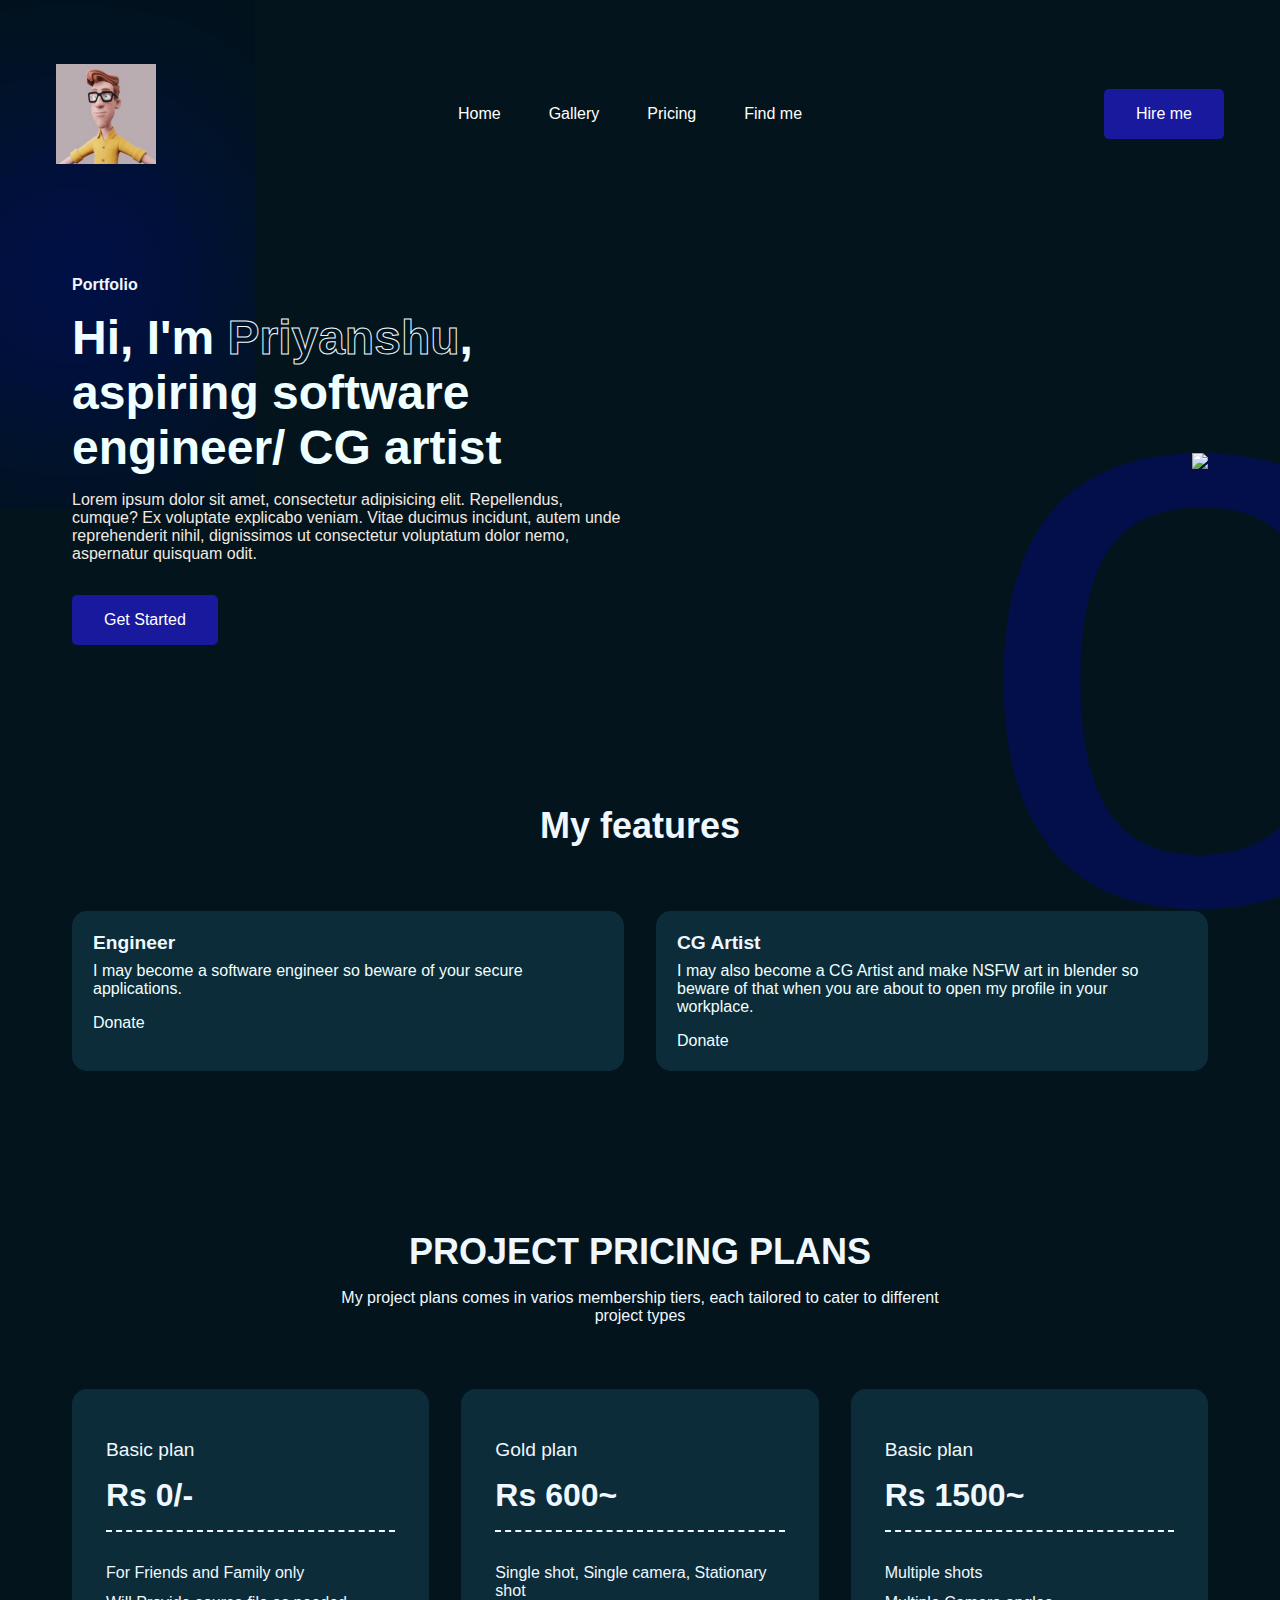
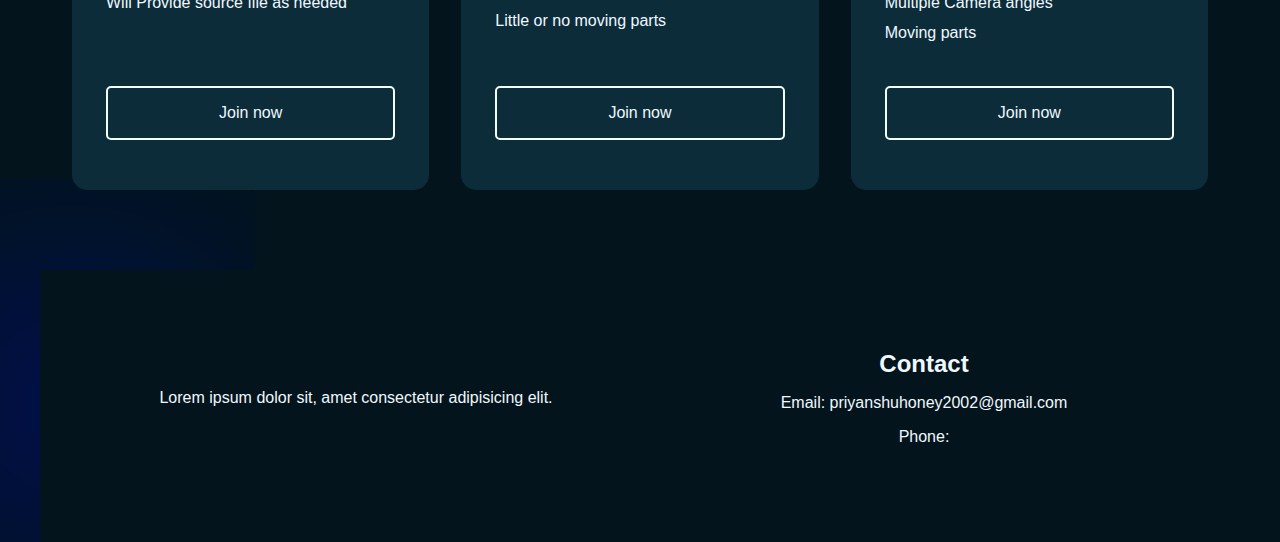
==== index.html @ 637f32ea "First commit i think is right" ====
<!DOCTYPE html>
<html lang="en">
<head>
    <meta charset="UTF-8">
    <meta name="viewport" content="width=device-width, initial-scale=1.0">
    <title>Portfolio Blender</title>
    <link rel="stylesheet" href="style.css">
</head>
<body>
    <!-- <h1></h1> -->
    <div class="container-hex">
        <header id="hex-grid">
            <div class="light"></div>
            <div class="grid"></div>
        </header>
    </div>
    <!-- <header id="hex-grid">
        <div class="light"></div>
        <div class="grid"></div>
    </header> -->
    <nav>
        <div class="nav-logo">
            <a href="#">
                <img src="/images/unnamed.jpg">
            </a>
        </div>
    
    <ul class="nav-links">
        <li class="link"><a href="#">Home</a></li>
        <li class="link"><a href="gallery.html">Gallery</a></li>
        <li class="link"><a href="#">Pricing</a></li>
        <li class="link"><a href="#">Find me</a></li>
    </ul>
    <button class="btn">Hire me</button>
    </nav>
    
    <header class="container">
        <div class="content">
            <span class="blur"></span>
            <span class="blur"></span>
            <h4>Portfolio</h4>
            <h1>Hi, I'm <span>Priyanshu</span>, aspiring software engineer/ CG artist</h1>
            <p>
                Lorem ipsum dolor sit amet, consectetur adipisicing elit. Repellendus, cumque? Ex voluptate explicabo veniam. Vitae ducimus incidunt, autem unde reprehenderit nihil, dignissimos ut consectetur voluptatum dolor nemo, aspernatur quisquam odit.
            </p>
            <button class="btn">Get Started</button>
        </div>
        <div class="image">
            <img src="images/Portrait.JPG">
        </div>
    </header>
    
    <section class="container">
        <h2 class="header">My features</h2>
        <div class="features">
            <div class="card">
                <h4>Engineer</h4>
                <p>
                    I may become a software engineer so beware of your secure applications.
                </p>
                <a href="#">Donate</a>
            </div>
            <div class="card">
                <h4>CG Artist</h4>
                <p>
                    I may also become a CG Artist and make NSFW art in blender so beware of that when you are about to open my profile in your workplace.
                </p>
                <a href="#">Donate</a>
            </div>
        </div>
    </section>
    
    <section class="container">
        <h2 class="header">PROJECT PRICING PLANS</h2>
        <p class="sub-header">My project plans comes in varios membership tiers, each tailored to cater to different project types</p>
        <div class="pricing">
            <div class="card">
                <div class="content">
                    <h4>Basic plan</h4>
                    <h3>Rs 0/-</h3>
                    <p>
                        <!-- <i class="ri-checkbox-circle-line"></i> -->
                        For Friends and Family only
                    </p>
                    <p>
                        <!-- <i class="ri-checkbox-circle-line"></i> -->
                        Will Provide source file as needed
                    </p>
                </div>
                <button class="btn">Join now</button>
            </div>
            <div class="card">
                <div class="content">
                    <h4>Gold plan</h4>
                    <h3>Rs 600~</h3>
                    <p>
                        <!-- <i class="ri-checkbox-circle-line"></i> -->
                        Single shot, Single camera, Stationary shot
                    </p>
                    <p>
                        <!-- <i class="ri-checkbox-circle-line"></i> -->
                        Little or no moving parts
                    </p>
                </div>
                <button class="btn">Join now</button>
            </div>
            <div class="card">
                <div class="content">
                    <h4>Basic plan</h4>
                    <h3>Rs 1500~</h3>
                    <p>
                        <!-- <i class="ri-checkbox-circle-line"></i> -->
                        <p>Multiple shots</p>
                        <p>Multiple Camera angles</p> 
                        <p>Moving parts</p>
                    </p>
                    <p>
                        <!-- <i class="ri-checkbox-circle-line"></i> -->
                        <!-- At home workouts -->
                    </p>
                </div>
                <button class="btn">Join now</button>
            </div>
        </div>
    </section>

    <footer class="container">
        <span class="blur"></span>
        <span class="blur"></span>
        <div class="column">
            <p>Lorem ipsum dolor sit, amet consectetur adipisicing elit.</p>
            <div class="socials">
                <a href="#"><i class="ri-youtube-fill"></i></a>
                <a href="#"><i class="ri-instagram-fill"></i></a>
                <a href="#"><i class="ri-linkedin-fill"></i></a>
            </div>
        </div>
        <div class="column">
            <h4>Contact</h4>
            <p>Email: priyanshuhoney2002@gmail.com</p>
            <p>Phone: </p>
        </div>
    </footer>
    

    <script src="script.js"></script>
    
</body>
</html>
---- style.css ----
*{
    padding: 0;
    margin: 0;
    outline: none;
    border: none;
    box-sizing: border-box;
}

/* .container-hex{
    background: #0c2c3a;
    display: flex;
    justify-content: center;
    align-items: center;
    min-height: 100vh;
    max-width: fit-content;
    position: relative;
}

#hex-grid{
    height: 100vh;
    background: black ;
}

#hex-grid .grid{
    position: absolute;
    top: 0;
    left: 0;
    background: url(images/grid.svg) repeat;
    width: 100%;
    height: 100%;
    z-index: 0;
    background-size: 500px;
}

#hex-grid .light{
    position: absolute;
    top: 50%;
    left: 50%;
    transform: translate(-50%,-50%);
} */

img{
    width: 100%;
    display: flex;
}

a{
    text-decoration: none;
}

body{
    font-family:'Franklin Gothic Medium', 'Arial Narrow', Arial, sans-serif;
    background-color: #03141c;
}

nav{
    max-width: 1200px;
    margin: auto;
    padding: 2rem 1rem;
    display: flex;
    align-items: center;
    justify-content: space-between;
    gap: 2rem;
}

.nav-logo{
    max-width: 100px;
}

.nav-links{
    list-style: none;
    display: flex;
    align-items: center;
    gap: 3rem;
}

.link a{
    position: relative;
    padding-bottom: 0.75rem;
    color: rgb(255, 255, 255);
}

.link a::after{
    content: "";
    position: absolute;
    height: 2px;
    width: 0;
    bottom: 0;
    left: 0;
    background-color: blue;
    transition: all 0.3s ease;
}

.link a:hover::after{
    width: 70%;
}

.btn{
    padding: 1rem 2rem;
    font-size: 1rem;
    color: white;
    background-color: rgb(25, 25, 158);
    border-radius: 5px;
    cursor: pointer;
    transition:all 0.3s ease
}

.btn:hover{
    background-color: blue;
}

.container{
    max-width: 1200px;
    margin: auto;
    padding: 5rem 2rem;
}

.blur{
    position: absolute;
    box-shadow: 0 0 1000px 50px blue;
    z-index: -100;
}

header{
    position: relative;
    padding-top: 2rem;
    display: grid;
    grid-template-columns: repeat(2,1fr);
    align-items: center;
    gap: 2rem;
    justify-items: right;
}

header .content h4{
    margin-bottom:1rem;
    color: aliceblue;
    font-size: 1rem;    
    font-weight: 600;
}

header .content h1{
    color: azure;
    margin-bottom: 1rem;
    font-size: 3rem;
    font-weight: 700;
    line-height: 4 rem;
}

header .content h1 span{
    -webkit-text-fill-color: transparent;
    -webkit-text-stroke: 1px aliceblue;
}

header .content p{
    margin-bottom: 2rem;
    color: rgb(241, 234, 226);
}

header .image{
    position: relative;
    max-width: 300px;
}

header .image::before{
    content: "o";
    position: absolute;
    top: 0;
    left: 50%;
    transform: translateX(-50%);
    font-size: 52rem;
    font-weight: 400;
    line-height: 20rem;
    color: blue;
    opacity: .2;
    z-index: -100;
}


/* header .image img{
    max-width: 300px;
    margin: auto;
} */

section .header{
    margin-bottom: 1rem;
    color: aliceblue;
    text-align: center;
    font-size: 2.25rem;
    font-weight: 600;
}

.features{
    margin-top: 4rem;
    display: grid;
    grid-template-columns: repeat(2,1fr);
    gap:2rem;
}

.features .card{
    background-color: #0c2c3a;
    padding: 1rem;
    border: 5px solid transparent;
    border-radius: 15px;
    transition: all 0.3s ease;
}

.features .card:hover{
    background-color: rgb(41, 89, 131);
    border-color: #78a3b8;
}

/* .features .card span{
    display: inline-block;
    background-color: blue;
    padding: 2px 9px;
    margin-bottom: 1rem;
    font-size: 1.75px;
    color: aliceblue;
    border-radius: 5px;
} */

.features .card h4{
    margin-bottom: 0.5rem;
    color: aliceblue;
    font-size: 1.2rem;
    font-weight: 600;
}

.features .card p{
    color: azure;
    margin-bottom: 1rem;
}

.features .card a{
    color: azure;
    transition: all 0.3s ease;
}

.features .card a:hover{
    color: #78a3b8;
}

.sub-header{
    max-width: 600px;
    margin: auto;
    text-align: center;
    color: aliceblue;
}

.pricing{
    margin-top: 4rem;
    display: grid;
    grid-template-columns: repeat(3,1fr);
    gap: 2rem;
}

.pricing .card{
    padding: 3rem 2rem;
    background-color: #0c2c3a;
    display: flex;
    flex-direction: column;
    border: 2px solid transparent;
    border-radius: 15px;
    transition: all 0.3s ease;
}

.pricing .card:hover{
    background-color: #03141c;
    border-color: azure;
}

.pricing .card .content{
    flex: 1;
    margin-bottom: 2rem;
}

.pricing .card h4{
    margin-bottom: 1rem;
    color: aliceblue;
    font-size: 1.2rem;
    font-weight: 500;
}

.pricing .card h3{
    color: aliceblue;
    padding-bottom: 1rem;
    margin-bottom: 2rem;
    font-size: 2rem;
    font-weight: 600;
    border-bottom: 2px dashed aliceblue;
}

.pricing .card p{
    color: aliceblue;
    margin-bottom: 0.75rem;
}

.pricing .card p i{
    color: #78a3b8;
    font-size: 1.2rem;
    margin-right: 0.3rem;
}

.pricing .card button{
    color: aliceblue;
    background-color: transparent;
    border: 2px solid azure;
}

.pricing .card button:hover{
    background-color: blue;
    border-color: blue;
}

/* .container .column .logo{
    max-width: 1000px;
} */

footer {
    position: relative;
    background-color: #03141c;
    color: aliceblue;
    padding: 3rem 2rem;
    display: flex;
    justify-content: space-between;
    align-items: center;
}

footer .blur {
    position: absolute;
    box-shadow: 0 0 1000px 50px blue;
    z-index: -100;
}

footer .column {
    flex: 1;
    text-align: center; /* Center-align the content in each column */
}

footer h4 {
    margin-bottom: 1rem;
    font-size: 1.5rem;
    font-weight: 600;
}

footer p {
    margin-bottom: 1rem;
    font-size: 1rem;
}

footer .socials {
    display: flex;
    gap: 1rem;
}

footer .socials a {
    color: azure;
    font-size: 1.5rem;
    text-decoration: none;
}

footer .socials a:hover {
    color: #78a3b8;
}
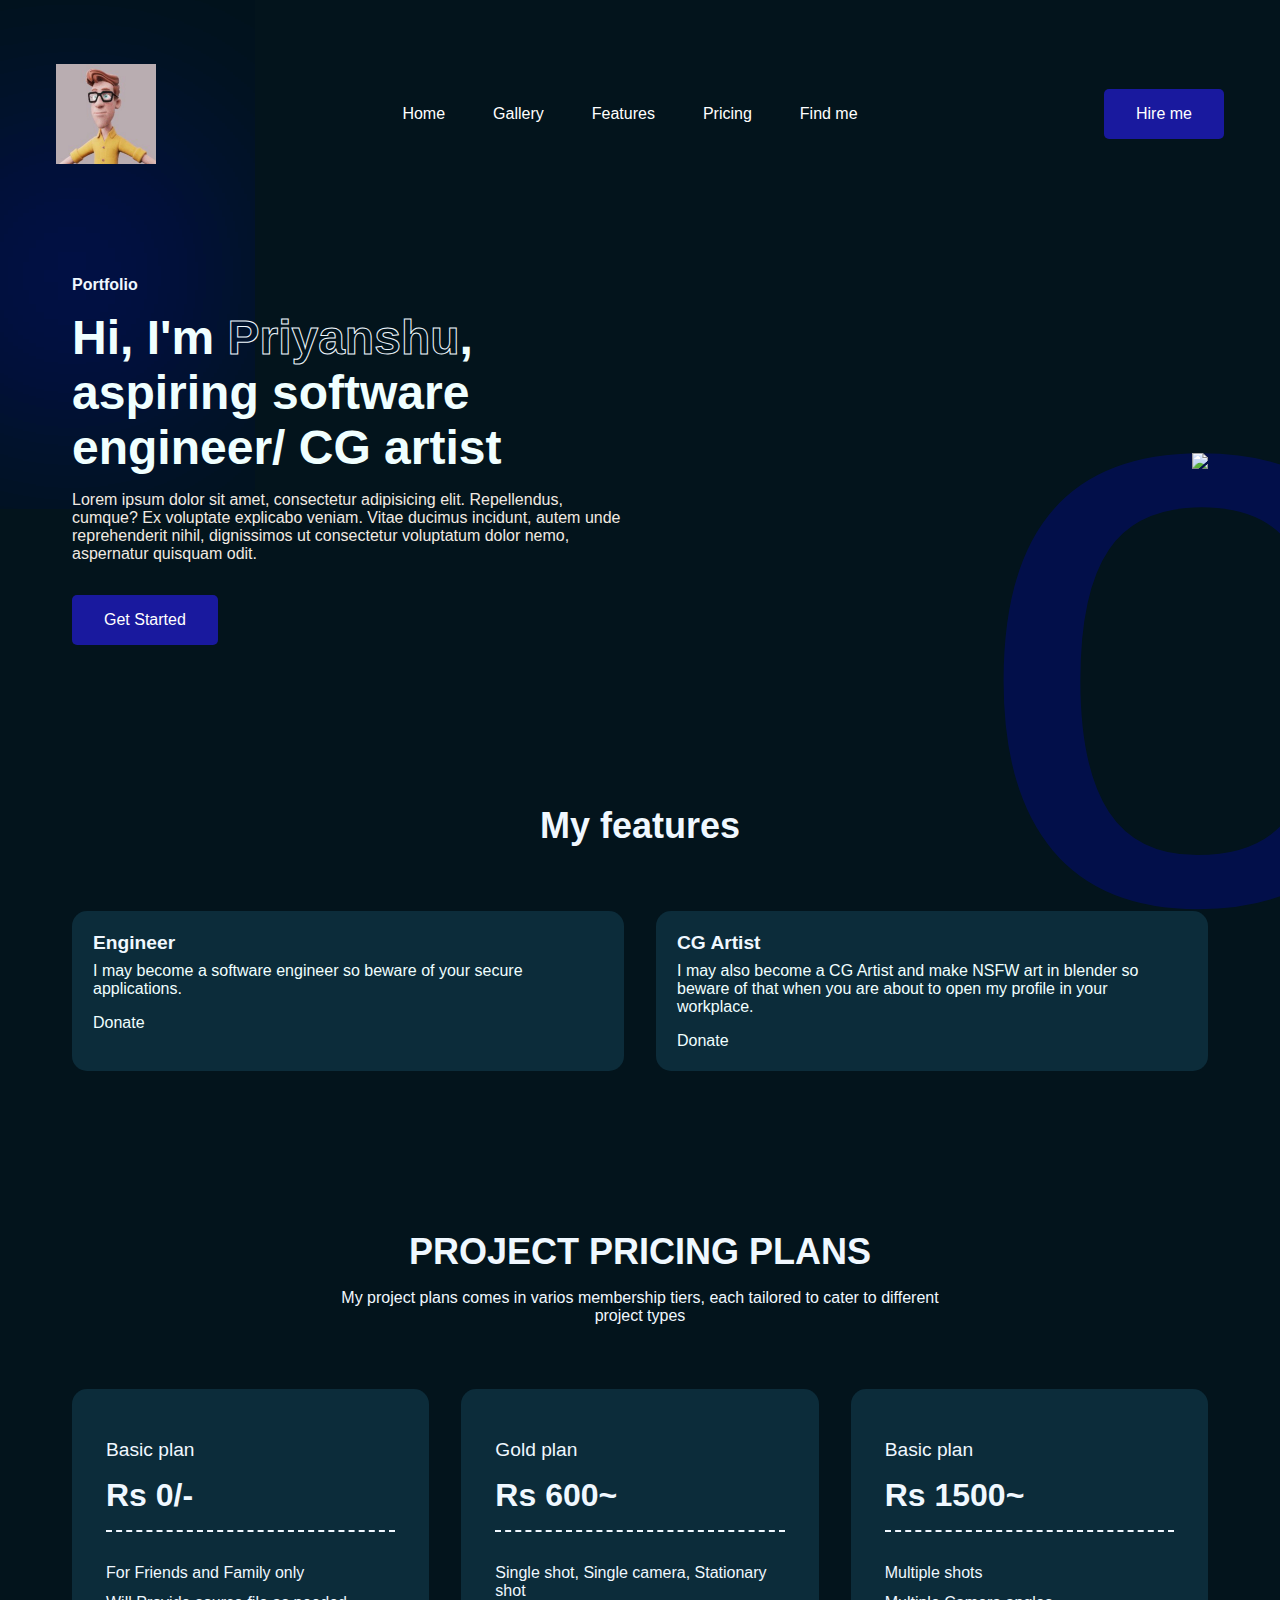
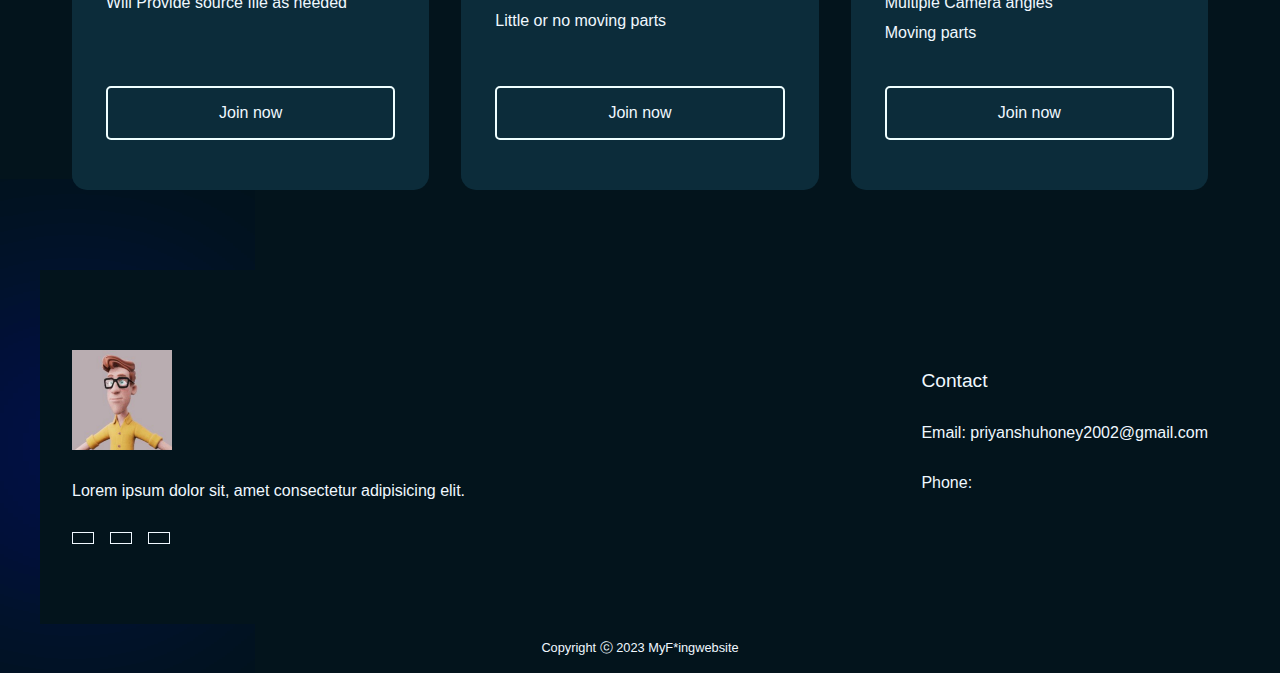
==== commit 3c1b571d: "Added Footer,scrolling elements" ====
--- a/index.html
+++ b/index.html
@@ -28,8 +28,9 @@
     <ul class="nav-links">
         <li class="link"><a href="#">Home</a></li>
         <li class="link"><a href="gallery.html">Gallery</a></li>
-        <li class="link"><a href="#">Pricing</a></li>
-        <li class="link"><a href="#">Find me</a></li>
+        <li id="link1" class="link"><a href="#">Features</a></li>
+        <li id="link2" class="link"><a href="#">Pricing</a></li>
+        <li id="link3" class="link"><a href="#">Find me</a></li>
     </ul>
     <button class="btn">Hire me</button>
     </nav>
@@ -124,10 +125,12 @@
         </div>
     </section>
 
+    <div class="footer">
     <footer class="container">
         <span class="blur"></span>
         <span class="blur"></span>
         <div class="column">
+            <div class="logo"><img src="images/unnamed.jpg" alt=""></div>
             <p>Lorem ipsum dolor sit, amet consectetur adipisicing elit.</p>
             <div class="socials">
                 <a href="#"><i class="ri-youtube-fill"></i></a>
@@ -141,8 +144,11 @@
             <p>Phone: </p>
         </div>
     </footer>
+    </div>
+    <div class="copyright">
+        Copyright ⓒ 2023 MyF*ingwebsite
+    </div>
     
-
     <script src="script.js"></script>
     
 </body>
--- a/style.css
+++ b/style.css
@@ -319,7 +319,7 @@
 footer {
     position: relative;
     background-color: #03141c;
-    color: aliceblue;
+    /* color: aliceblue; */
     padding: 3rem 2rem;
     display: flex;
     justify-content: space-between;
@@ -332,33 +332,105 @@
     z-index: -100;
 }
 
-footer .column {
+footer .column p{
     flex: 1;
-    text-align: center; /* Center-align the content in each column */
-}
-
-footer h4 {
-    margin-bottom: 1rem;
-    font-size: 1.5rem;
-    font-weight: 600;
-}
-
-footer p {
-    margin-bottom: 1rem;
-    font-size: 1rem;
-}
-
-footer .socials {
-    display: flex;
+    color: aliceblue;
+    margin-bottom: 2rem;
+    /* text-align: center; Center-align the content in each column */
+}
+
+footer .column .logo{
+    max-width: 100px;
+    margin-bottom: 2rem;
+}
+
+footer .column .socials{
+    display: flex;
+    align-items: center;
     gap: 1rem;
 }
 
-footer .socials a {
+footer .column .socials a {
     color: azure;
-    font-size: 1.5rem;
-    text-decoration: none;
-}
-
-footer .socials a:hover {
-    color: #78a3b8;
-}
+    border: 1px solid aliceblue;
+    padding: 5px 10px;
+    font-size: 1.25rem;
+    /* border-radius: 100%; */
+    transition: all 0.3s ease;
+    /* text-decoration: none; */
+}
+
+footer .column .socials a:hover{
+    display: flex;
+    color: aliceblue;
+    background-color: blue;
+    border-color: aliceblue;
+    gap: 1rem;
+}
+
+footer .column h4 {
+    color: aliceblue;
+    margin-bottom: 2rem;
+    font-size: 1.2rem;
+    font-weight: 500;
+}
+
+footer .column > a{
+    display: block;
+    color: aliceblue;
+    margin-bottom: 1rem;
+    transition: all 0.3s ease;
+}
+
+footer .column > a:hover{
+    color: blue;
+}
+
+.copyright{
+    max-width: 1200px;
+    margin: auto;
+    padding: 1rem;
+    color: aliceblue;
+    font-size: 0.8rem;
+    text-align: center;
+}
+
+@media (width < 800px){
+    /* .nav-links{
+        display: none;
+        grid-template-columns: repeat(2,1fr);
+    } */
+    header{
+        grid-template-columns: repeat(1,1fr);
+    }
+    header .image{
+        grid-area: 1/1/2/2;
+    }
+    .features{
+        grid-template-columns: repeat(2,1fr);
+    }
+    .pricing{
+        grid-template-columns: repeat(2,1fr);
+    }
+    footer{
+        grid-template-columns: 1fr 200px;
+    }
+}
+
+@media(width < 600px){
+    .nav-links{
+        display: none;
+    }
+    header .image::before{
+        display: none;
+    }
+    .features{
+        grid-template-columns: repeat(1,1fr);
+    }
+    .pricing{
+        grid-template-columns: repeat(1,1fr);
+    }
+    footer{
+        grid-template-columns: 1fr 150px;
+    }
+}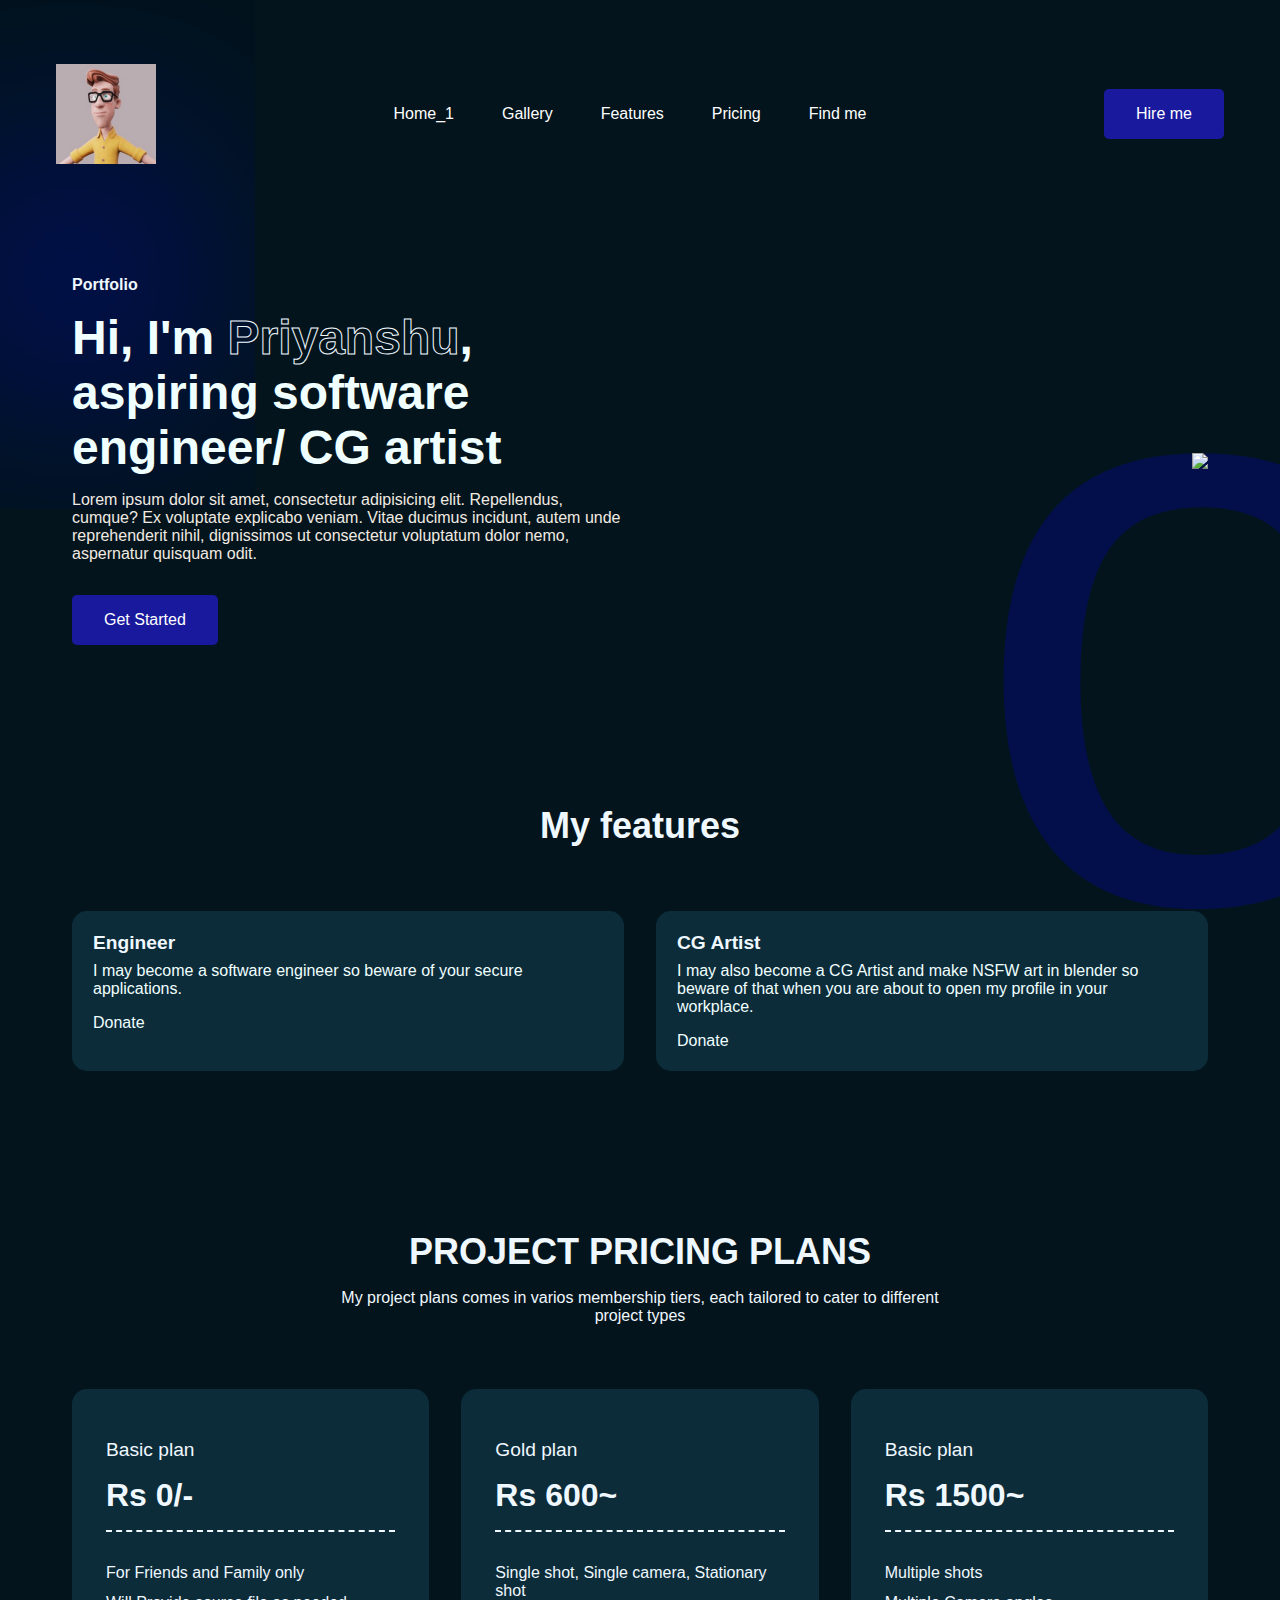
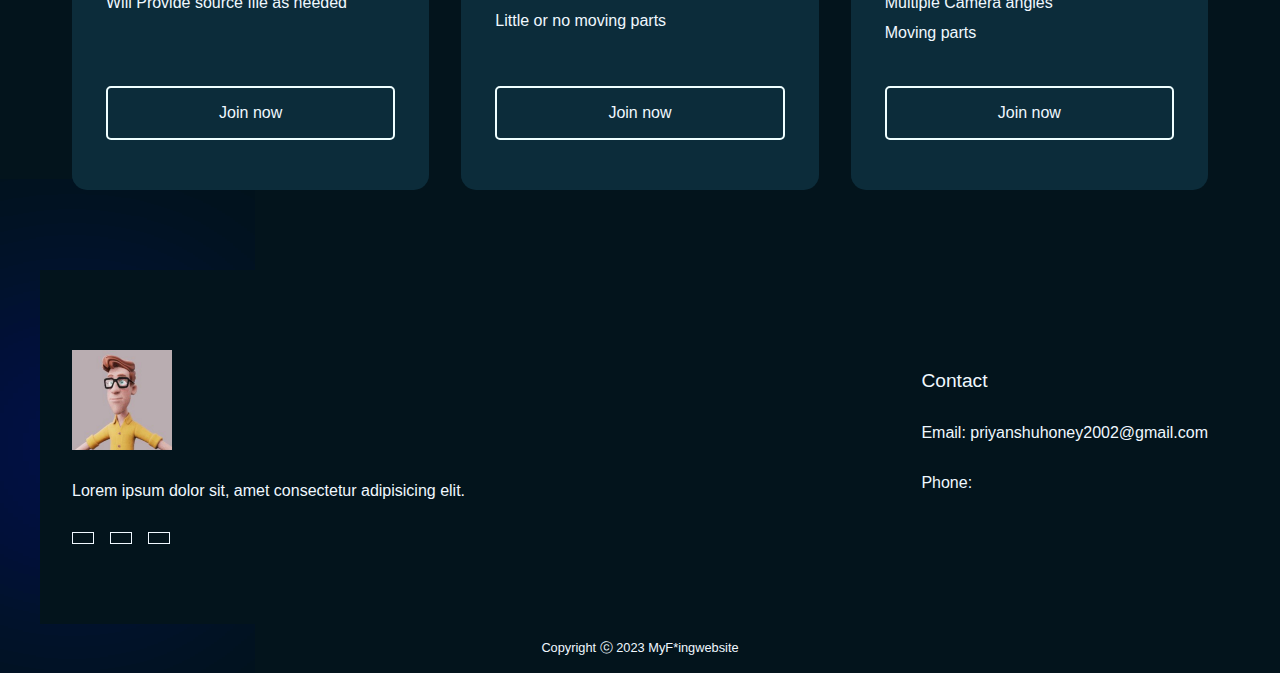
==== commit 900476c0: "Update index.html" ====
--- a/index.html
+++ b/index.html
@@ -21,12 +21,12 @@
     <nav>
         <div class="nav-logo">
             <a href="#">
-                <img src="/images/unnamed.jpg">
+                <img src="/images/logo_image.jpg">
             </a>
         </div>
     
     <ul class="nav-links">
-        <li class="link"><a href="#">Home</a></li>
+        <li class="link"><a href="#">Home_1</a></li>
         <li class="link"><a href="gallery.html">Gallery</a></li>
         <li id="link1" class="link"><a href="#">Features</a></li>
         <li id="link2" class="link"><a href="#">Pricing</a></li>
@@ -152,4 +152,4 @@
     <script src="script.js"></script>
     
 </body>
-</html>+</html>
--- a/style.css
+++ b/style.css
@@ -396,10 +396,10 @@
 }
 
 @media (width < 800px){
-    /* .nav-links{
-        display: none;
+    .nav-links{
+        /* display: none; */
         grid-template-columns: repeat(2,1fr);
-    } */
+    }
     header{
         grid-template-columns: repeat(1,1fr);
     }
@@ -419,7 +419,8 @@
 
 @media(width < 600px){
     .nav-links{
-        display: none;
+        /* display: none; */
+        grid-template-columns: repeat(1,1fr);
     }
     header .image::before{
         display: none;
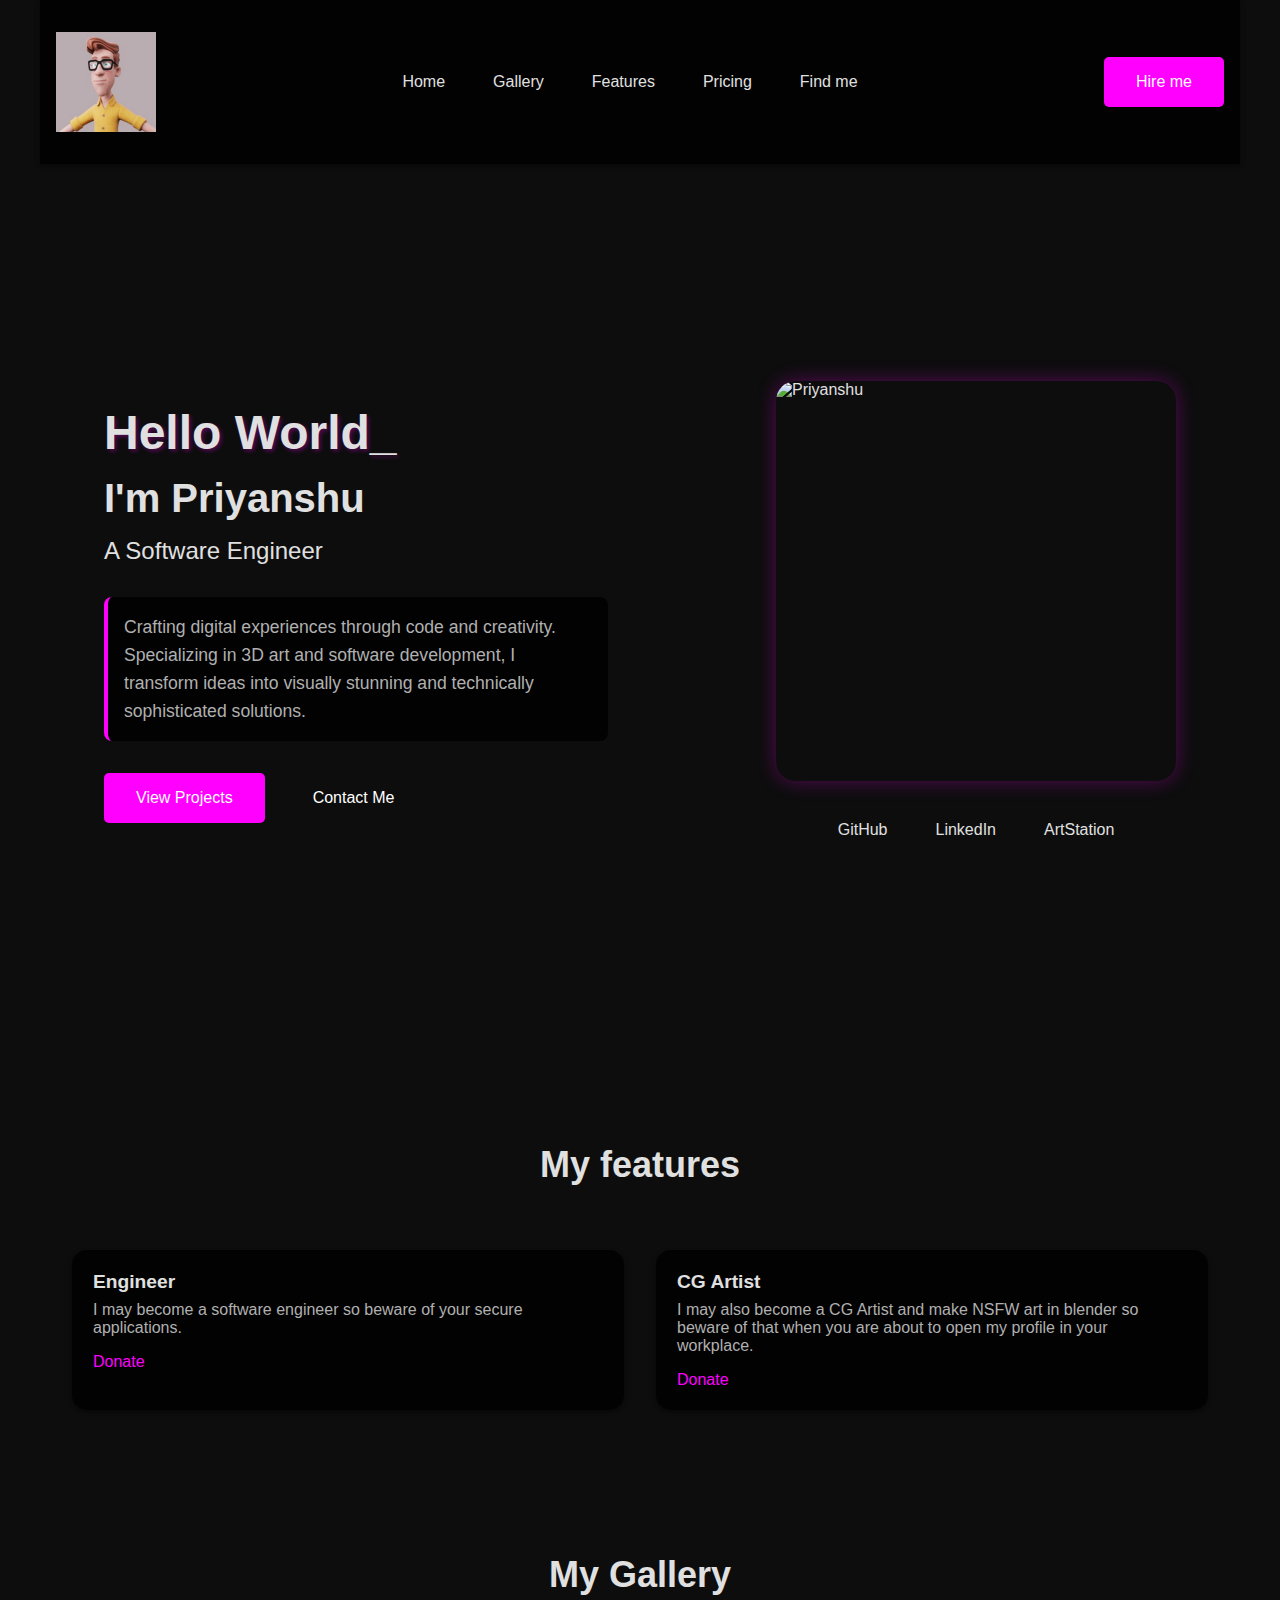
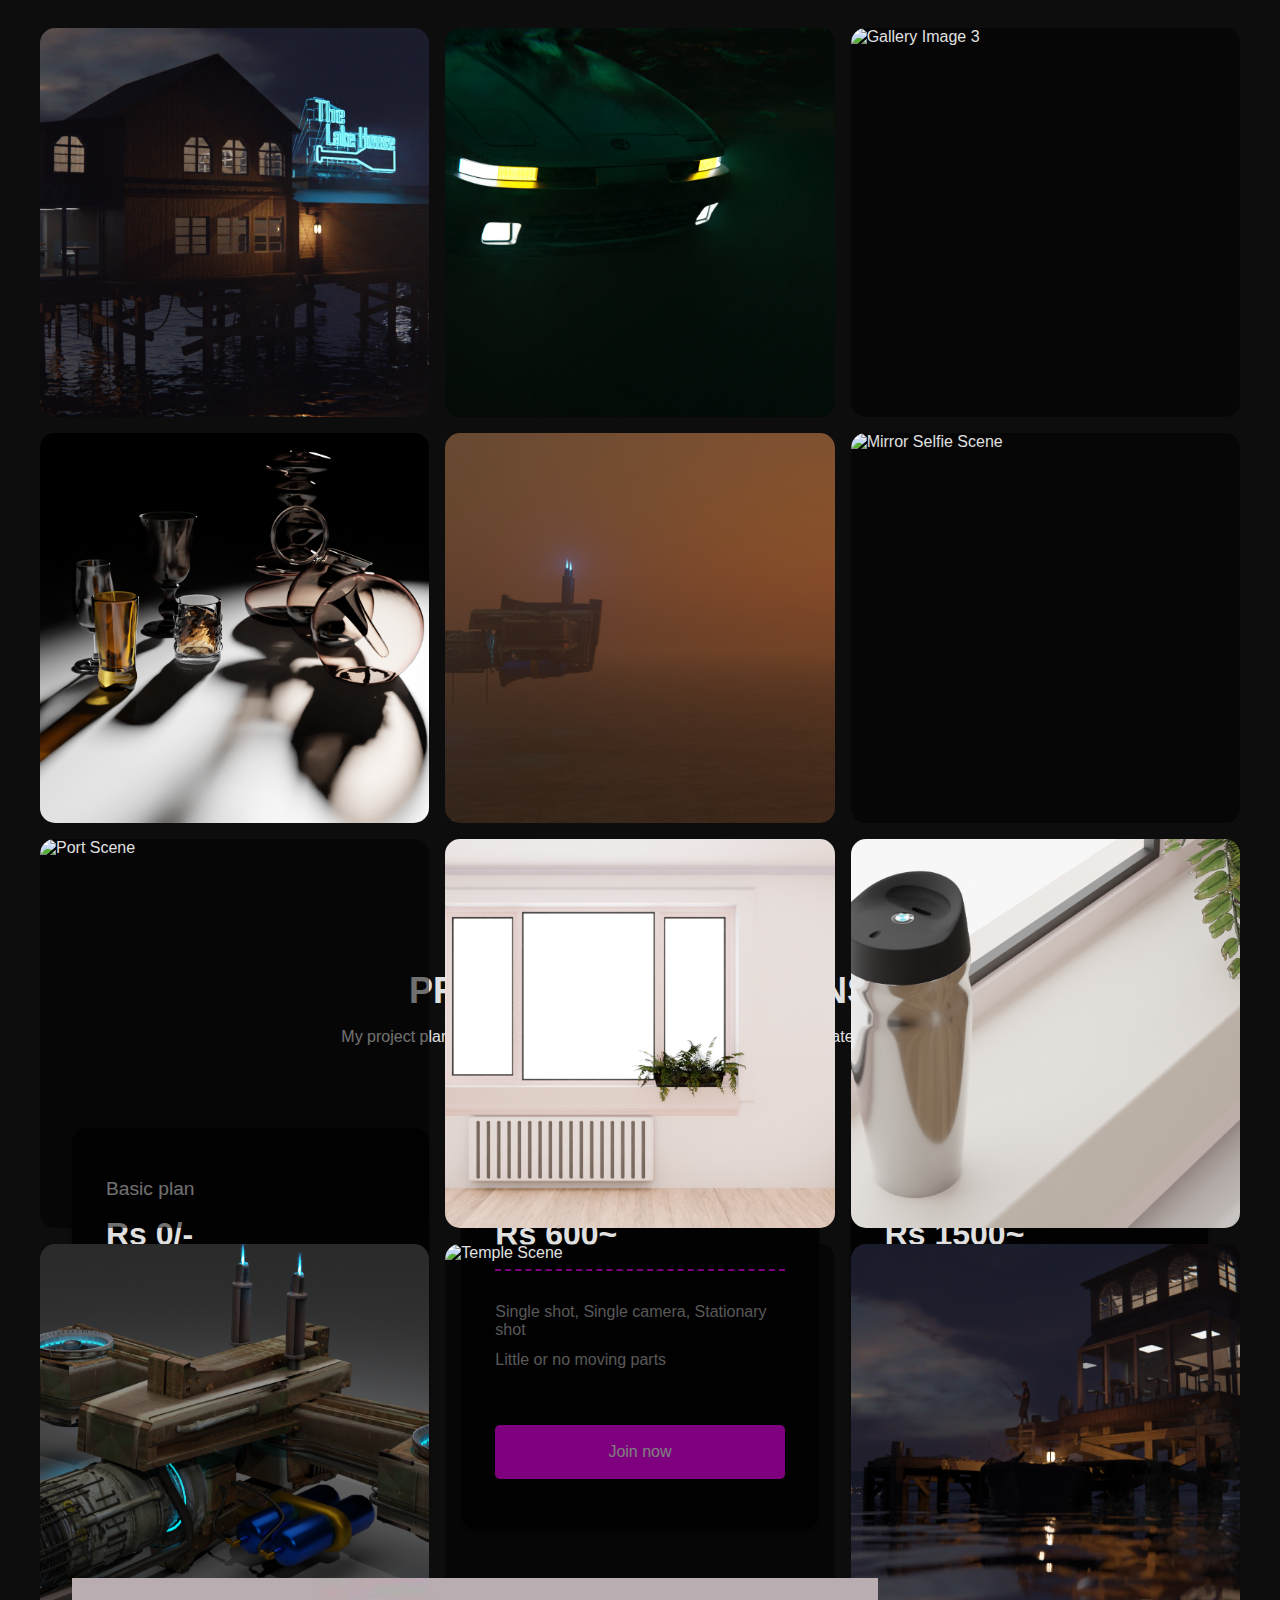
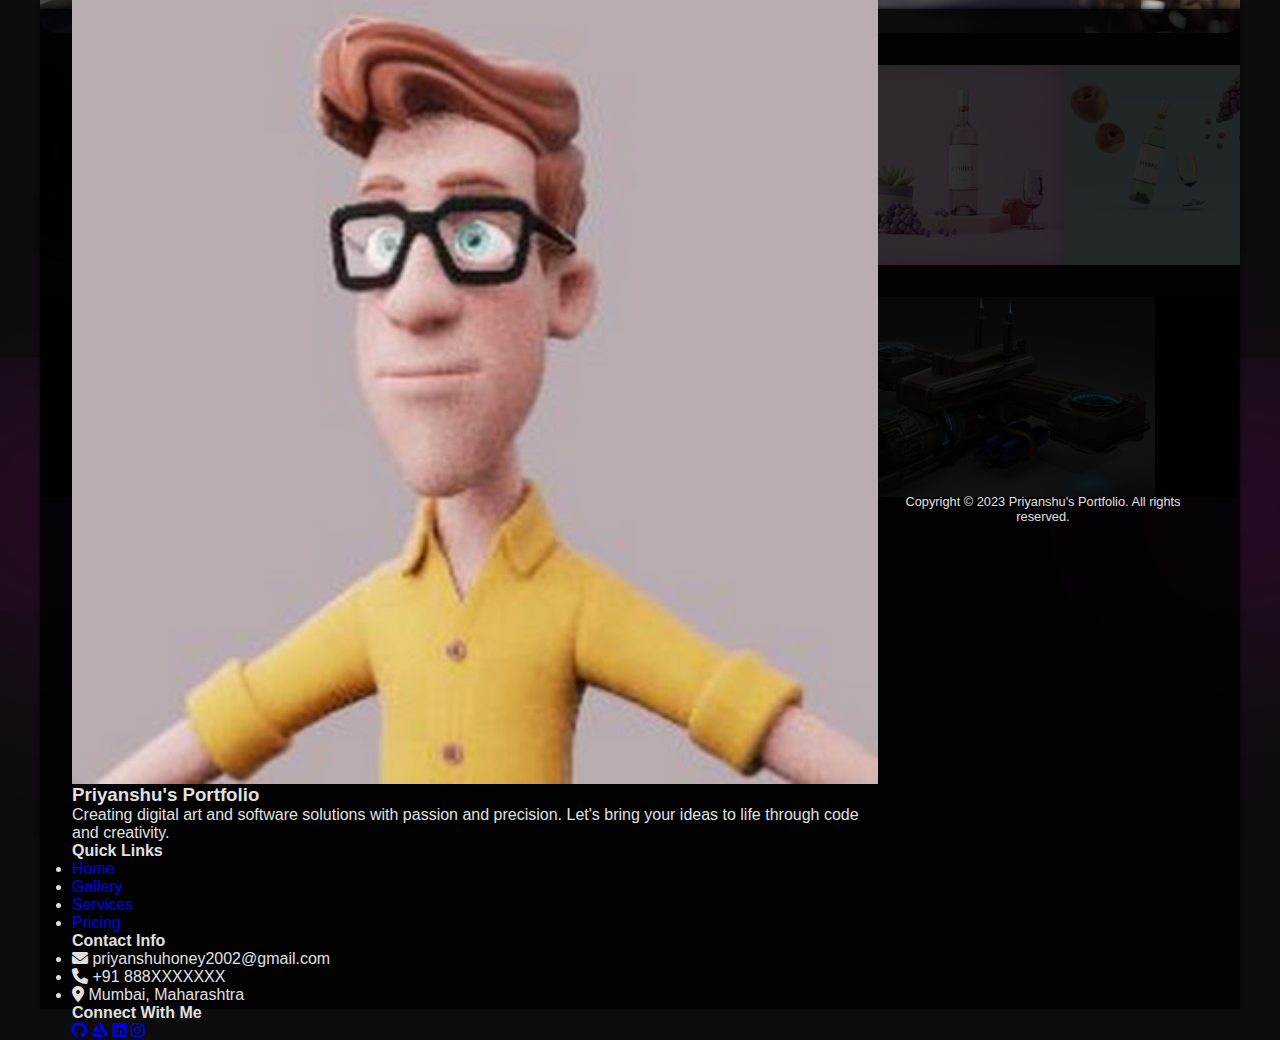
==== commit 3161b9d8: "Enhance gallery layout and add new images and other stuff from AI" ====
--- a/index.html
+++ b/index.html
@@ -3,54 +3,77 @@
 <head>
     <meta charset="UTF-8">
     <meta name="viewport" content="width=device-width, initial-scale=1.0">
-    <title>Portfolio Blender</title>
+    <meta name="description" content="Priyanshu's Portfolio - Software Engineer & CG Artist">
+    <title>Priyanshu's Portfolio</title>
     <link rel="stylesheet" href="style.css">
+    <link rel="stylesheet" href="https://cdnjs.cloudflare.com/ajax/libs/font-awesome/6.0.0/css/all.min.css">
+    <link rel="shortcut icon" href="images/logo_image.jpg" type="image/x-icon">
 </head>
 <body>
-    <!-- <h1></h1> -->
-    <div class="container-hex">
-        <header id="hex-grid">
-            <div class="light"></div>
-            <div class="grid"></div>
-        </header>
-    </div>
-    <!-- <header id="hex-grid">
-        <div class="light"></div>
-        <div class="grid"></div>
-    </header> -->
     <nav>
         <div class="nav-logo">
             <a href="#">
-                <img src="/images/logo_image.jpg">
+                <img src="images\logo_image.jpg">
             </a>
         </div>
     
-    <ul class="nav-links">
-        <li class="link"><a href="#">Home_1</a></li>
-        <li class="link"><a href="gallery.html">Gallery</a></li>
-        <li id="link1" class="link"><a href="#">Features</a></li>
-        <li id="link2" class="link"><a href="#">Pricing</a></li>
-        <li id="link3" class="link"><a href="#">Find me</a></li>
-    </ul>
-    <button class="btn">Hire me</button>
+        <ul class="nav-links">
+            <li class="link"><a href="#">Home</a></li>
+            <li class="link"><a href="gallery.html">Gallery</a></li>
+            <li id="link1" class="link"><a href="#">Features</a></li>
+            <li id="link2" class="link"><a href="#">Pricing</a></li>
+            <li id="link3" class="link"><a href="#">Find me</a></li>
+        </ul>
+        <button class="btn">Hire me</button>
     </nav>
     
-    <header class="container">
+    <header class="container header-container">
         <div class="content">
-            <span class="blur"></span>
-            <span class="blur"></span>
-            <h4>Portfolio</h4>
-            <h1>Hi, I'm <span>Priyanshu</span>, aspiring software engineer/ CG artist</h1>
-            <p>
-                Lorem ipsum dolor sit amet, consectetur adipisicing elit. Repellendus, cumque? Ex voluptate explicabo veniam. Vitae ducimus incidunt, autem unde reprehenderit nihil, dignissimos ut consectetur voluptatum dolor nemo, aspernatur quisquam odit.
-            </p>
-            <button class="btn">Get Started</button>
-        </div>
-        <div class="image">
-            <img src="images/Portrait.JPG">
+            <div class="text-content">
+                <h1 class="glitch-text">Hello World_</h1>
+                <h2 class="dynamic-text">I'm <span class="highlight">Priyanshu</span></h2>
+                <div class="typing-text">
+                    <span class="text first-text">A</span>
+                    <span class="text sec-text">Software Engineer</span>
+                </div>
+                <p class="bio">
+                    Crafting digital experiences through code and creativity. 
+                    Specializing in 3D art and software development, I transform ideas into 
+                    visually stunning and technically sophisticated solutions.
+                </p>
+                <div class="cta-buttons">
+                    <button class="btn primary">View Projects</button>
+                    <button class="btn secondary">Contact Me</button>
+                </div>
+            </div>
+        </div>
+        <div class="profile-container">
+            <div class="profile-wrapper">
+                <img src="images/Portrait.JPG" alt="Priyanshu" class="profile-image">
+                <div class="profile-background"></div>
+            </div>
+            <div class="social-links">
+                <a href="#" class="social-icon github">GitHub</a>
+                <a href="#" class="social-icon linkedin">LinkedIn</a>
+                <a href="#" class="social-icon artstation">ArtStation</a>
+            </div>
         </div>
     </header>
-    
+    <div class="animate_projects_1">
+        <div class="animate_projects_items"><img src="/Portfolio-Page/images/1sammple.jpg" alt=""></div>
+        <div class="animate_projects_items"><img src="/Portfolio-Page/images/2sammple.jpg" alt=""></div>
+        <div class="animate_projects_items"><img src="/Portfolio-Page/images/3sammple.jpg" alt=""></div>
+    </div>
+    <div class="animate_projects_2">
+        <div class="animate_projects_items"><img src="/Portfolio-Page/images/_0033.png" alt=""></div>
+        <div class="animate_projects_items"><img src="/Portfolio-Page/images/Preview3.png" alt=""></div>
+        <div class="animate_projects_items"><img src="/Portfolio-Page/images/Preview_4.png" alt=""></div>
+    </div>
+    <div class="animate_projects_3">
+        <div class="animate_projects_items"><img src="/Portfolio-Page/images/wallpaper.jpg" alt=""></div>
+        <div class="animate_projects_items"><img src="/Portfolio-Page/images/sample.png" alt=""></div>
+        <div class="animate_projects_items"><img src="/Portfolio-Page/images/temple.png" alt=""></div>
+    </div>
     <section class="container">
         <h2 class="header">My features</h2>
         <div class="features">
@@ -71,6 +94,81 @@
         </div>
     </section>
     
+    <section class="container gallery-section">
+        <h2 class="header">My Gallery</h2>
+        <div class="gallery">
+            <div class="gallery-item">
+                <img src="images/0087.jpg" alt="Gallery Image 1">
+            </div>
+            <div class="gallery-item">
+                <img src="images/1st.png" alt="Gallery Image 2">
+            </div>
+            <div class="gallery-item">
+                <img src="images/evil.png" alt="Gallery Image 3">
+            </div>
+            <div class="gallery-item">
+                <img src="images/glass.png" alt="Glass Render">
+            </div>
+            <div class="gallery-item">
+                <img src="images/infinity.png" alt="Infinity Scene">
+            </div>
+            <div class="gallery-item">
+                <img src="images/Mirrir_selfie_scene.png" alt="Mirror Selfie Scene">
+            </div>
+            <div class="gallery-item">
+                <img src="images/PortSceneIanHUBERT(11).png" alt="Port Scene">
+            </div>
+            <div class="gallery-item">
+                <img src="images/Preview3.png" alt="Preview 3">
+            </div>
+            <div class="gallery-item">
+                <img src="images/Preview_4.png" alt="Preview 4">
+            </div>
+            <div class="gallery-item">
+                <img src="images/ship.png" alt="Ship Scene">
+            </div>
+            <div class="gallery-item">
+                <img src="images/temple.png" alt="Temple Scene">
+            </div>
+            <div class="gallery-item">
+                <img src="images/untitled.jpg" alt="Untitled Scene">
+            </div>
+        </div>
+        <div class="image-strip-container">
+            <div class="image-strip">
+                <!-- First strip -->
+                <img src="images/2nd.png" alt="Scene 2">
+                <img src="images/untitled.jpg" alt="Untitled Scene">
+                <img src="images/wallpaper.jpg" alt="Wallpaper">
+                <img src="images/1sammple.jpg" alt="Sample 1">
+                <img src="images/2sammple.jpg" alt="Sample 2">
+                <!-- Duplicate for seamless loop -->
+                <img src="images/2nd.png" alt="Scene 2">
+                <img src="images/untitled.jpg" alt="Untitled Scene">
+                <img src="images/wallpaper.jpg" alt="Wallpaper">
+                <img src="images/1sammple.jpg" alt="Sample 1">
+                <img src="images/2sammple.jpg" alt="Sample 2">
+            </div>
+        </div>
+        
+        <div class="image-strip-container">
+            <div class="image-strip reverse">
+                <!-- Second strip -->
+                <img src="images/3sammple.jpg" alt="Sample 3">
+                <img src="images/_0033.png" alt="Scene 0033">
+                <img src="images/infinity.png" alt="Infinity Scene">
+                <img src="images/Mirrir_selfie_scene.png" alt="Mirror Selfie">
+                <img src="images/ship.png" alt="Ship Scene">
+                <!-- Duplicate for seamless loop -->
+                <img src="images/3sammple.jpg" alt="Sample 3">
+                <img src="images/_0033.png" alt="Scene 0033">
+                <img src="images/infinity.png" alt="Infinity Scene">
+                <img src="images/Mirrir_selfie_scene.png" alt="Mirror Selfie">
+                <img src="images/ship.png" alt="Ship Scene">
+            </div>
+        </div>
+    </section>
+
     <section class="container">
         <h2 class="header">PROJECT PRICING PLANS</h2>
         <p class="sub-header">My project plans comes in varios membership tiers, each tailored to cater to different project types</p>
@@ -80,11 +178,9 @@
                     <h4>Basic plan</h4>
                     <h3>Rs 0/-</h3>
                     <p>
-                        <!-- <i class="ri-checkbox-circle-line"></i> -->
                         For Friends and Family only
                     </p>
                     <p>
-                        <!-- <i class="ri-checkbox-circle-line"></i> -->
                         Will Provide source file as needed
                     </p>
                 </div>
@@ -95,11 +191,9 @@
                     <h4>Gold plan</h4>
                     <h3>Rs 600~</h3>
                     <p>
-                        <!-- <i class="ri-checkbox-circle-line"></i> -->
                         Single shot, Single camera, Stationary shot
                     </p>
                     <p>
-                        <!-- <i class="ri-checkbox-circle-line"></i> -->
                         Little or no moving parts
                     </p>
                 </div>
@@ -107,17 +201,16 @@
             </div>
             <div class="card">
                 <div class="content">
-                    <h4>Basic plan</h4>
+                    <h4>Basic plan</h3>
                     <h3>Rs 1500~</h3>
                     <p>
-                        <!-- <i class="ri-checkbox-circle-line"></i> -->
-                        <p>Multiple shots</p>
-                        <p>Multiple Camera angles</p> 
-                        <p>Moving parts</p>
-                    </p>
-                    <p>
-                        <!-- <i class="ri-checkbox-circle-line"></i> -->
-                        <!-- At home workouts -->
+                        Multiple shots
+                    </p>
+                    <p>
+                        Multiple Camera angles
+                    </p> 
+                    <p>
+                        Moving parts
                     </p>
                 </div>
                 <button class="btn">Join now</button>
@@ -125,31 +218,55 @@
         </div>
     </section>
 
-    <div class="footer">
     <footer class="container">
-        <span class="blur"></span>
-        <span class="blur"></span>
-        <div class="column">
-            <div class="logo"><img src="images/unnamed.jpg" alt=""></div>
-            <p>Lorem ipsum dolor sit, amet consectetur adipisicing elit.</p>
-            <div class="socials">
-                <a href="#"><i class="ri-youtube-fill"></i></a>
-                <a href="#"><i class="ri-instagram-fill"></i></a>
-                <a href="#"><i class="ri-linkedin-fill"></i></a>
-            </div>
-        </div>
-        <div class="column">
-            <h4>Contact</h4>
-            <p>Email: priyanshuhoney2002@gmail.com</p>
-            <p>Phone: </p>
+        <span class="blur-1"></span>
+        <span class="blur-2"></span>
+        <div class="footer-content">
+            <div class="footer-section">
+                <div class="logo">
+                    <img src="images/logo_image.jpg" alt="Logo">
+                    <h3>Priyanshu's Portfolio</h3>
+                </div>
+                <p class="footer-description">
+                    Creating digital art and software solutions with passion and precision.
+                    Let's bring your ideas to life through code and creativity.
+                </p>
+            </div>
+
+            <div class="footer-section">
+                <h4>Quick Links</h4>
+                <ul>
+                    <li><a href="#">Home</a></li>
+                    <li><a href="#gallery">Gallery</a></li>
+                    <li><a href="#features">Services</a></li>
+                    <li><a href="#pricing">Pricing</a></li>
+                </ul>
+            </div>
+
+            <div class="footer-section">
+                <h4>Contact Info</h4>
+                <ul class="contact-info">
+                    <li><i class="fas fa-envelope"></i> priyanshuhoney2002@gmail.com</li>
+                    <li><i class="fas fa-phone"></i> +91 888XXXXXXX</li>
+                    <li><i class="fas fa-map-marker-alt"></i> Mumbai, Maharashtra</li>
+                </ul>
+            </div>
+
+            <div class="footer-section">
+                <h4>Connect With Me</h4>
+                <div class="socials">
+                    <a href="https://github.com/yourusername" target="_blank"><i class="fab fa-github"></i></a>
+                    <a href="https://www.artstation.com/yourusername" target="_blank"><i class="fab fa-artstation"></i></a>
+                    <a href="https://www.linkedin.com/in/yourusername" target="_blank"><i class="fab fa-linkedin"></i></a>
+                    <a href="https://www.instagram.com/yourusername" target="_blank"><i class="fab fa-instagram"></i></a>
+                </div>
+            </div>
+        </div>
+        <div class="footer-bottom">
+            <p class="copyright">Copyright © 2023 Priyanshu's Portfolio. All rights reserved.</p>
         </div>
     </footer>
-    </div>
-    <div class="copyright">
-        Copyright ⓒ 2023 MyF*ingwebsite
-    </div>
-    
+
     <script src="script.js"></script>
-    
 </body>
-</html>
+</html>--- a/style.css
+++ b/style.css
@@ -4,40 +4,9 @@
     outline: none;
     border: none;
     box-sizing: border-box;
-}
-
-/* .container-hex{
-    background: #0c2c3a;
-    display: flex;
-    justify-content: center;
-    align-items: center;
-    min-height: 100vh;
-    max-width: fit-content;
-    position: relative;
-}
-
-#hex-grid{
-    height: 100vh;
-    background: black ;
-}
-
-#hex-grid .grid{
-    position: absolute;
-    top: 0;
-    left: 0;
-    background: url(images/grid.svg) repeat;
-    width: 100%;
-    height: 100%;
-    z-index: 0;
-    background-size: 500px;
-}
-
-#hex-grid .light{
-    position: absolute;
-    top: 50%;
-    left: 50%;
-    transform: translate(-50%,-50%);
-} */
+    -ms-overflow-style: none;
+    scrollbar-width: none;
+}
 
 img{
     width: 100%;
@@ -50,7 +19,16 @@
 
 body{
     font-family:'Franklin Gothic Medium', 'Arial Narrow', Arial, sans-serif;
-    background-color: #03141c;
+    background-color: #0d0d0d;
+    margin: 0;
+    color: #e0e0e0;
+    background-image: url('images/cyberpunk-pattern.png'); /* Add a cyberpunk background pattern */
+    background-size: cover;
+    background-attachment: fixed;
+}
+
+::-webkit-scrollbar{
+    display: none;
 }
 
 nav{
@@ -61,6 +39,8 @@
     align-items: center;
     justify-content: space-between;
     gap: 2rem;
+    background-color: rgba(0, 0, 0, 0.8);
+    box-shadow: 0 2px 4px rgba(0, 0, 0, 0.5);
 }
 
 .nav-logo{
@@ -76,8 +56,8 @@
 
 .link a{
     position: relative;
-    padding-bottom: 0.75rem;
-    color: rgb(255, 255, 255);
+    padding-bottom: 0.45rem;
+    color: #e0e0e0;
 }
 
 .link a::after{
@@ -87,37 +67,38 @@
     width: 0;
     bottom: 0;
     left: 0;
-    background-color: blue;
+    background-color: #ff00ff;
     transition: all 0.3s ease;
 }
 
 .link a:hover::after{
-    width: 70%;
+    width: 100%;
 }
 
 .btn{
     padding: 1rem 2rem;
     font-size: 1rem;
     color: white;
-    background-color: rgb(25, 25, 158);
+    background-color: #ff00ff;
     border-radius: 5px;
     cursor: pointer;
     transition:all 0.3s ease
 }
 
 .btn:hover{
-    background-color: blue;
+    background-color: #ff1493;
 }
 
 .container{
     max-width: 1200px;
+    max-height: 1000px;
     margin: auto;
     padding: 5rem 2rem;
 }
 
 .blur{
     position: absolute;
-    box-shadow: 0 0 1000px 50px blue;
+    box-shadow: 0 0 1000px 50px #ff00ff;
     z-index: -100;
 }
 
@@ -133,13 +114,13 @@
 
 header .content h4{
     margin-bottom:1rem;
-    color: aliceblue;
+    color: #e0e0e0;
     font-size: 1rem;    
     font-weight: 600;
 }
 
 header .content h1{
-    color: azure;
+    color: #e0e0e0;
     margin-bottom: 1rem;
     font-size: 3rem;
     font-weight: 700;
@@ -148,12 +129,12 @@
 
 header .content h1 span{
     -webkit-text-fill-color: transparent;
-    -webkit-text-stroke: 1px aliceblue;
+    -webkit-text-stroke: 1px #ff00ff;
 }
 
 header .content p{
     margin-bottom: 2rem;
-    color: rgb(241, 234, 226);
+    color: #b0b0b0;
 }
 
 header .image{
@@ -170,20 +151,14 @@
     font-size: 52rem;
     font-weight: 400;
     line-height: 20rem;
-    color: blue;
+    color: #ff00ff;
     opacity: .2;
     z-index: -100;
 }
 
-
-/* header .image img{
-    max-width: 300px;
-    margin: auto;
-} */
-
 section .header{
     margin-bottom: 1rem;
-    color: aliceblue;
+    color: #e0e0e0;
     text-align: center;
     font-size: 2.25rem;
     font-weight: 600;
@@ -197,54 +172,45 @@
 }
 
 .features .card{
-    background-color: #0c2c3a;
+    background-color: rgba(0, 0, 0, 0.8);
     padding: 1rem;
     border: 5px solid transparent;
     border-radius: 15px;
     transition: all 0.3s ease;
+    box-shadow: 0 2px 4px rgba(0, 0, 0, 0.5);
 }
 
 .features .card:hover{
-    background-color: rgb(41, 89, 131);
-    border-color: #78a3b8;
-}
-
-/* .features .card span{
-    display: inline-block;
-    background-color: blue;
-    padding: 2px 9px;
-    margin-bottom: 1rem;
-    font-size: 1.75px;
-    color: aliceblue;
-    border-radius: 5px;
-} */
+    background-color: rgba(50, 0, 50, 0.8);
+    border-color: #ff00ff;
+}
 
 .features .card h4{
     margin-bottom: 0.5rem;
-    color: aliceblue;
+    color: #e0e0e0;
     font-size: 1.2rem;
     font-weight: 600;
 }
 
 .features .card p{
-    color: azure;
+    color: #b0b0b0;
     margin-bottom: 1rem;
 }
 
 .features .card a{
-    color: azure;
+    color: #ff00ff;
     transition: all 0.3s ease;
 }
 
 .features .card a:hover{
-    color: #78a3b8;
+    color: #ff1493;
 }
 
 .sub-header{
     max-width: 600px;
     margin: auto;
     text-align: center;
-    color: aliceblue;
+    color: #e0e0e0;
 }
 
 .pricing{
@@ -256,17 +222,18 @@
 
 .pricing .card{
     padding: 3rem 2rem;
-    background-color: #0c2c3a;
+    background-color: rgba(0, 0, 0, 0.8);
     display: flex;
     flex-direction: column;
     border: 2px solid transparent;
     border-radius: 15px;
     transition: all 0.3s ease;
+    box-shadow: 0 2px 4px rgba(0, 0, 0, 0.5);
 }
 
 .pricing .card:hover{
-    background-color: #03141c;
-    border-color: azure;
+    background-color: rgba(50, 0, 50, 0.8);
+    border-color: #ff00ff;
 }
 
 .pricing .card .content{
@@ -276,67 +243,69 @@
 
 .pricing .card h4{
     margin-bottom: 1rem;
-    color: aliceblue;
+    color: #e0e0e0;
     font-size: 1.2rem;
     font-weight: 500;
 }
 
 .pricing .card h3{
-    color: aliceblue;
+    color: #e0e0e0;
     padding-bottom: 1rem;
     margin-bottom: 2rem;
     font-size: 2rem;
     font-weight: 600;
-    border-bottom: 2px dashed aliceblue;
+    border-bottom: 2px dashed #ff00ff;
 }
 
 .pricing .card p{
-    color: aliceblue;
+    color: #b0b0b0;
     margin-bottom: 0.75rem;
 }
 
 .pricing .card p i{
-    color: #78a3b8;
+    color: #ff00ff;
     font-size: 1.2rem;
     margin-right: 0.3rem;
 }
 
 .pricing .card button{
-    color: aliceblue;
-    background-color: transparent;
-    border: 2px solid azure;
+    color: #ffffff;
+    background-color: #ff00ff;
+    border: 2px solid #ff00ff;
 }
 
 .pricing .card button:hover{
-    background-color: blue;
-    border-color: blue;
-}
-
-/* .container .column .logo{
-    max-width: 1000px;
-} */
+    background-color: #ff1493;
+    border-color: #ff1493;
+}
 
 footer {
     position: relative;
-    background-color: #03141c;
-    /* color: aliceblue; */
+    background-color: rgba(0, 0, 0, 0.8);
     padding: 3rem 2rem;
     display: flex;
     justify-content: space-between;
     align-items: center;
-}
-
-footer .blur {
-    position: absolute;
-    box-shadow: 0 0 1000px 50px blue;
+    box-shadow: 0 -2px 4px rgba(0, 0, 0, 0.5);
+}
+
+footer .blur-1 {
+    position: absolute;
+    box-shadow: 0 0 1000px 50px #ff00ff;
+    z-index: -100;
+}
+
+footer .blur-2 {
+    right: -10px;
+    position: absolute;
+    box-shadow: 0 0 1000px 50px #ff00ff;
     z-index: -100;
 }
 
 footer .column p{
     flex: 1;
-    color: aliceblue;
-    margin-bottom: 2rem;
-    /* text-align: center; Center-align the content in each column */
+    color: #e0e0e0;
+    margin-bottom: 2rem;
 }
 
 footer .column .logo{
@@ -351,25 +320,23 @@
 }
 
 footer .column .socials a {
-    color: azure;
-    border: 1px solid aliceblue;
+    color: #ff00ff;
+    border: 1px solid #ff00ff;
     padding: 5px 10px;
     font-size: 1.25rem;
-    /* border-radius: 100%; */
     transition: all 0.3s ease;
-    /* text-decoration: none; */
 }
 
 footer .column .socials a:hover{
     display: flex;
-    color: aliceblue;
-    background-color: blue;
-    border-color: aliceblue;
+    color: #ffffff;
+    background-color: #ff00ff;
+    border-color: #ff00ff;
     gap: 1rem;
 }
 
 footer .column h4 {
-    color: aliceblue;
+    color: #e0e0e0;
     margin-bottom: 2rem;
     font-size: 1.2rem;
     font-weight: 500;
@@ -377,27 +344,26 @@
 
 footer .column > a{
     display: block;
-    color: aliceblue;
+    color: #ff00ff;
     margin-bottom: 1rem;
     transition: all 0.3s ease;
 }
 
 footer .column > a:hover{
-    color: blue;
+    color: #ff1493;
 }
 
 .copyright{
     max-width: 1200px;
     margin: auto;
     padding: 1rem;
-    color: aliceblue;
+    color: #e0e0e0;
     font-size: 0.8rem;
     text-align: center;
 }
 
 @media (width < 800px){
     .nav-links{
-        /* display: none; */
         grid-template-columns: repeat(2,1fr);
     }
     header{
@@ -419,7 +385,6 @@
 
 @media(width < 600px){
     .nav-links{
-        /* display: none; */
         grid-template-columns: repeat(1,1fr);
     }
     header .image::before{
@@ -434,4 +399,268 @@
     footer{
         grid-template-columns: 1fr 150px;
     }
+}
+
+.behance_projects{
+    display: grid;
+    padding: 40px;
+    grid-template-columns: 1fr 1fr;
+    gap: 10px;
+    width: 80%;
+    max-width: 600px;
+    margin: auto;
+}
+
+.gallery-section {
+    width: 100vw;
+    margin-left: calc(-50vw + 50%);
+    margin-right: calc(-50vw + 50%);
+    padding: 4rem 0;
+    position: relative;
+    left: 50%;
+    transform: translateX(-50%);
+}
+
+.gallery {
+    width: 100%;
+    display: grid;
+    grid-template-columns: repeat(auto-fill, minmax(300px, 1fr));
+    gap: 1rem;
+    padding: 0;
+    margin: 2rem 0;
+}
+
+.gallery-item {
+    position: relative;
+    padding-bottom: 100%;
+    overflow: hidden;
+    border: none;
+    border-radius: 15px;
+    background: rgba(0, 0, 0, 0.5);
+    transition: all 0.4s ease;
+}
+
+.gallery-item img {
+    position: absolute;
+    top: 0;
+    left: 0;
+    width: 100%;
+    height: 100%;
+    object-fit: cover;
+    transition: all 0.4s ease;
+}
+
+.gallery-item:hover {
+    transform: scale(1.05);
+    box-shadow: 0 0 30px rgba(255, 0, 255, 0.3);
+}
+
+.gallery-item:hover img {
+    filter: brightness(1.2) contrast(1.1);
+}
+
+.gallery-item::after {
+    content: '';
+    position: absolute;
+    inset: 0;
+    background: linear-gradient(to bottom right, 
+        rgba(255, 0, 255, 0.1), 
+        rgba(0, 0, 0, 0)
+    );
+    opacity: 0;
+    transition: opacity 0.3s ease;
+}
+
+.gallery-item:hover::after {
+    opacity: 1;
+}
+
+.image-strip-container {
+    position: relative;
+    width: 100%; /* changed from 100vw to 100% to prevent overflow */
+    height: 200px;
+    margin: 2rem 0;
+    overflow: hidden;
+}
+
+.image-strip {
+    display: flex;
+    position: absolute;
+    height: 100%;
+    white-space: nowrap; /* ensures images don’t wrap */
+    animation: scrollX 40s linear infinite;
+}
+
+.image-strip.reverse {
+    animation: scrollXReverse 40s linear infinite;
+}
+
+/* Remove any animation on individual images */
+.image-strip img {
+    flex: 0 0 auto;
+    height: 100%;
+    width: auto;
+    object-fit: cover;
+}
+
+/* Ensure keyframes move the entire container smoothly */
+@keyframes scrollX {
+    0% { transform: translateX(0); }
+    100% { transform: translateX(-50%); }
+}
+
+@keyframes scrollXReverse {
+    0% { transform: translateX(-50%); }
+    100% { transform: translateX(0); }
+}
+
+.image-strip:hover {
+    animation-play-state: paused;
+}
+
+.header-container {
+    display: grid;
+    grid-template-columns: 1fr 1fr;
+    gap: 4rem;
+    padding: 6rem 4rem;
+    min-height: 100vh;
+    align-items: center;
+}
+
+.text-content {
+    position: relative;
+    z-index: 1;
+}
+
+.glitch-text {
+    font-size: 3rem;
+    font-weight: 800;
+    color: var(--primary-color);
+    text-shadow: 2px 2px 4px rgba(255, 0, 255, 0.3);
+    margin-bottom: 1rem;
+}
+
+.dynamic-text {
+    font-size: 2.5rem;
+    margin-bottom: 1rem;
+}
+
+.highlight {
+    color: var(--primary-color);
+    position: relative;
+}
+
+.typing-text {
+    font-size: 1.5rem;
+    margin-bottom: 2rem;
+}
+
+.text.sec-text {
+    position: relative;
+    color: var(--primary-color);
+    border-right: 2px solid var(--primary-color);
+    padding-right: 4px;
+    animation: blink 0.75s infinite;
+}
+
+.text.sec-text:before {
+    display: none;
+}
+
+.bio {
+    background: rgba(0, 0, 0, 0.8);  /* dark background to match theme */
+    padding: 1rem;  /* add padding for readability */
+    border-left: 4px solid #ff00ff;  /* neon accent */
+    border-radius: 8px;
+    color: #e0e0e0;  /* updated font color */
+    font-size: 1.1rem;
+    line-height: 1.6;
+    margin-bottom: 2rem;
+    color: #b0b0b0;
+}
+
+.cta-buttons {
+    display: flex;
+    gap: 1rem;
+}
+
+.btn.secondary {
+    background-color: transparent;
+    border: 2px solid var(--primary-color);
+}
+
+.profile-container {
+    position: relative;
+}
+
+.profile-wrapper {
+    position: relative;
+    width: 400px;
+    height: 400px;
+    margin: 0 auto;
+}
+
+.profile-image {
+    width: 100%;
+    height: 100%;
+    object-fit: cover;
+    border-radius: 20px;
+    position: relative;
+    z-index: 2;
+    border: 3px solid var(--primary-color);
+    box-shadow: 0 0 20px rgba(255, 0, 255, 0.3);
+}
+
+.profile-background {
+    position: absolute;
+    top: 20px;
+    left: 20px;
+    width: 100%;
+    height: 100%;
+    background-color: var(--primary-color);
+    border-radius: 20px;
+    opacity: 0.3;
+    z-index: 1;
+}
+
+.social-links {
+    display: flex;
+    justify-content: center;
+    gap: 1rem;
+    margin-top: 2rem;
+}
+
+.social-icon {
+    padding: 0.5rem 1rem;
+    border-radius: 5px;
+    background-color: var(--card-bg);
+    color: var(--text-color);
+    transition: all 0.3s ease;
+}
+
+.social-icon:hover {
+    background-color: var(--primary-color);
+    transform: translateY(-2px);
+}
+
+@keyframes blink {
+    0%, 100% { border-color: transparent }
+    50% { border-color: var(--primary-color) }
+}
+
+@media (max-width: 768px) {
+    .header-container {
+        grid-template-columns: 1fr;
+        text-align: center;
+        padding: 4rem 2rem;
+    }
+
+    .profile-wrapper {
+        width: 300px;
+        height: 300px;
+    }
+
+    .cta-buttons {
+        justify-content: center;
+    }
 }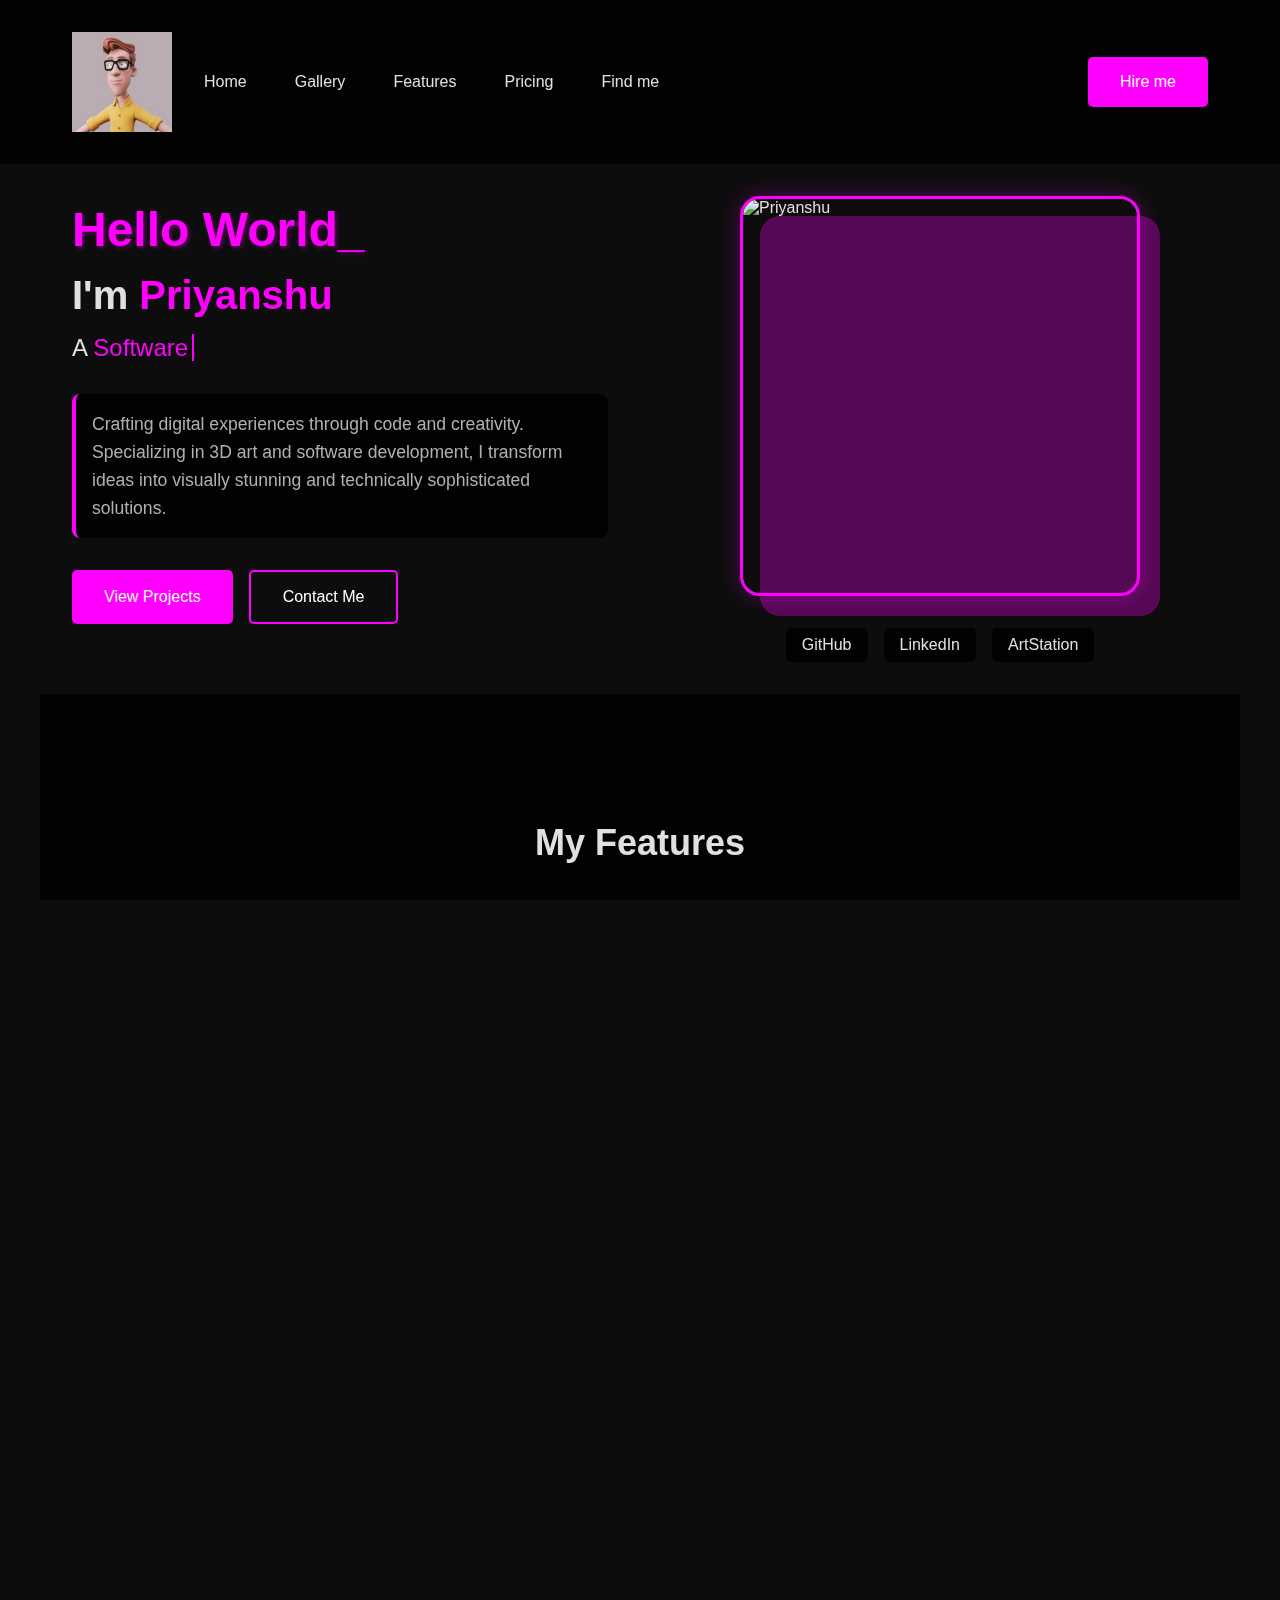
==== commit 8ee0ab36: "new features" ====
--- a/index.html
+++ b/index.html
@@ -2,271 +2,275 @@
 <html lang="en">
 <head>
     <meta charset="UTF-8">
-    <meta name="viewport" content="width=device-width, initial-scale=1.0">
+    <meta name="viewport" content="width=device-width, initial-scale=1.0, maximum-scale=1.0, user-scalable=no">
     <meta name="description" content="Priyanshu's Portfolio - Software Engineer & CG Artist">
     <title>Priyanshu's Portfolio</title>
+    <link rel="preload" href="images/cyberpunk-pattern.png" as="image">
+    <link rel="preload" href="images/Portrait.JPG" as="image">
     <link rel="stylesheet" href="style.css">
-    <link rel="stylesheet" href="https://cdnjs.cloudflare.com/ajax/libs/font-awesome/6.0.0/css/all.min.css">
+    <link rel="stylesheet" href="https://cdnjs.cloudflare.com/ajax/libs/font-awesome/6.0.0/css/all.min.css" media="print" onload="this.media='all'">
+    <link rel="preconnect" href="https://cdnjs.cloudflare.com">
     <link rel="shortcut icon" href="images/logo_image.jpg" type="image/x-icon">
 </head>
 <body>
-    <nav>
-        <div class="nav-logo">
-            <a href="#">
-                <img src="images\logo_image.jpg">
-            </a>
-        </div>
-    
-        <ul class="nav-links">
-            <li class="link"><a href="#">Home</a></li>
-            <li class="link"><a href="gallery.html">Gallery</a></li>
-            <li id="link1" class="link"><a href="#">Features</a></li>
-            <li id="link2" class="link"><a href="#">Pricing</a></li>
-            <li id="link3" class="link"><a href="#">Find me</a></li>
-        </ul>
-        <button class="btn">Hire me</button>
-    </nav>
-    
-    <header class="container header-container">
-        <div class="content">
-            <div class="text-content">
-                <h1 class="glitch-text">Hello World_</h1>
-                <h2 class="dynamic-text">I'm <span class="highlight">Priyanshu</span></h2>
-                <div class="typing-text">
-                    <span class="text first-text">A</span>
-                    <span class="text sec-text">Software Engineer</span>
-                </div>
-                <p class="bio">
-                    Crafting digital experiences through code and creativity. 
-                    Specializing in 3D art and software development, I transform ideas into 
-                    visually stunning and technically sophisticated solutions.
-                </p>
-                <div class="cta-buttons">
-                    <button class="btn primary">View Projects</button>
-                    <button class="btn secondary">Contact Me</button>
-                </div>
+    <div class="page-wrapper">
+        <nav>
+            <div class="container nav-inner">
+                <div class="nav-logo">
+                    <a href="#">
+                        <img src="images/logo_image.jpg" loading="eager" alt="Logo">
+                    </a>
+                </div>
+            
+                <ul class="nav-links">
+                    <li class="link"><a href="#">Home</a></li>
+                    <li class="link"><a href="gallery.html">Gallery</a></li>
+                    <li id="link1" class="link"><a href="#">Features</a></li>
+                    <li id="link2" class="link"><a href="#">Pricing</a></li>
+                    <li id="link3" class="link"><a href="#">Find me</a></li>
+                </ul>
+                <button class="btn">Hire me</button>
             </div>
-        </div>
-        <div class="profile-container">
-            <div class="profile-wrapper">
-                <img src="images/Portrait.JPG" alt="Priyanshu" class="profile-image">
-                <div class="profile-background"></div>
+        </nav>
+        
+        <main>
+            <section class="hero">
+                <div class="container header-container">
+                    <div class="content">
+                        <div class="text-content">
+                            <h1 class="glitch-text">Hello World_</h1>
+                            <h2 class="dynamic-text">I'm <span class="highlight">Priyanshu</span></h2>
+                            <div class="typing-text">
+                                <span class="text first-text">A</span>
+                                <span class="text sec-text">Software Engineer</span>
+                            </div>
+                            <p class="bio">
+                                Crafting digital experiences through code and creativity. 
+                                Specializing in 3D art and software development, I transform ideas into 
+                                visually stunning and technically sophisticated solutions.
+                            </p>
+                            <div class="cta-buttons">
+                                <button class="btn primary">View Projects</button>
+                                <button class="btn secondary">Contact Me</button>
+                            </div>
+                        </div>
+                    </div>
+                    <div class="profile-container">
+                        <div class="profile-wrapper">
+                            <img src="images/Portrait.JPG" alt="Priyanshu" class="profile-image">
+                            <div class="profile-background"></div>
+                        </div>
+                        <div class="social-links">
+                            <a href="#" class="social-icon github">GitHub</a>
+                            <a href="#" class="social-icon linkedin">LinkedIn</a>
+                            <a href="#" class="social-icon artstation">ArtStation</a>
+                        </div>
+                    </div>
+                </div>
+            </section>
+
+            <section class="features-section">
+                <div class="container">
+                    <h2 class="header">My Features</h2>
+                    <div class="features">
+                        <div class="card">
+                            <h4>Engineer</h4>
+                            <p>
+                                I may become a software engineer so beware of your secure applications.
+                            </p>
+                            <a href="#">Donate</a>
+                        </div>
+                        <div class="card">
+                            <h4>CG Artist</h4>
+                            <p>
+                                I may also become a CG Artist and make NSFW art in blender so beware of that when you are about to open my profile in your workplace.
+                            </p>
+                            <a href="#">Donate</a>
+                        </div>
+                    </div>
+                </div>
+            </section>
+            
+            <section class="gallery-section">
+                <div class="container">
+                    <h2 class="header">My Gallery</h2>
+                    <div class="gallery">
+                        <div class="gallery-item">
+                            <img src="images/0087.jpg" loading="lazy" alt="Gallery Image 1">
+                        </div>
+                        <div class="gallery-item">
+                            <img src="images/1st.png" loading="lazy" alt="Gallery Image 2">
+                        </div>
+                        <div class="gallery-item">
+                            <img src="images/evil.png" loading="lazy" alt="Gallery Image 3">
+                        </div>
+                        <div class="gallery-item">
+                            <img src="images/glass.png" loading="lazy" alt="Glass Render">
+                        </div>
+                        <div class="gallery-item">
+                            <img src="images/infinity.png" loading="lazy" alt="Infinity Scene">
+                        </div>
+                        <div class="gallery-item">
+                            <img src="images/Mirrir_selfie_scene.png" loading="lazy" alt="Mirror Selfie Scene">
+                        </div>
+                        <div class="gallery-item">
+                            <img src="images/PortSceneIanHUBERT(11).png" loading="lazy" alt="Port Scene">
+                        </div>
+                        <div class="gallery-item">
+                            <img src="images/Preview3.png" loading="lazy" alt="Preview 3">
+                        </div>
+                        <div class="gallery-item">
+                            <img src="images/Preview_4.png" loading="lazy" alt="Preview 4">
+                        </div>
+                        <div class="gallery-item">
+                            <img src="images/ship.png" loading="lazy" alt="Ship Scene">
+                        </div>
+                        <div class="gallery-item">
+                            <img src="images/temple.png" loading="lazy" alt="Temple Scene">
+                        </div>
+                        <div class="gallery-item">
+                            <img src="images/untitled.jpg" loading="lazy" alt="Untitled Scene">
+                        </div>
+                    </div>
+                    <div class="image-strip-container">
+                        <div class="image-strip">
+                            <!-- First strip -->
+                            <img src="images/2nd.png" loading="lazy" alt="Scene 2">
+                            <img src="images/untitled.jpg" loading="lazy" alt="Untitled Scene">
+                            <img src="images/wallpaper.jpg" loading="lazy" alt="Wallpaper">
+                            <img src="images/1sammple.jpg" loading="lazy" alt="Sample 1">
+                            <img src="images/2sammple.jpg" loading="lazy" alt="Sample 2">
+                            <!-- Duplicate for seamless loop -->
+                            <img src="images/2nd.png" loading="lazy" alt="Scene 2">
+                            <img src="images/untitled.jpg" loading="lazy" alt="Untitled Scene">
+                            <img src="images/wallpaper.jpg" loading="lazy" alt="Wallpaper">
+                            <img src="images/1sammple.jpg" loading="lazy" alt="Sample 1">
+                            <img src="images/2sammple.jpg" loading="lazy" alt="Sample 2">
+                        </div>
+                    </div>
+                    
+                    <div class="image-strip-container">
+                        <div class="image-strip reverse">
+                            <!-- Second strip -->
+                            <img src="images/3sammple.jpg" loading="lazy" alt="Sample 3">
+                            <img src="images/_0033.png" loading="lazy" alt="Scene 0033">
+                            <img src="images/infinity.png" loading="lazy" alt="Infinity Scene">
+                            <img src="images/Mirrir_selfie_scene.png" loading="lazy" alt="Mirror Selfie">
+                            <img src="images/ship.png" loading="lazy" alt="Ship Scene">
+                            <!-- Duplicate for seamless loop -->
+                            <img src="images/3sammple.jpg" loading="lazy" alt="Sample 3">
+                            <img src="images/_0033.png" loading="lazy" alt="Scene 0033">
+                            <img src="images/infinity.png" loading="lazy" alt="Infinity Scene">
+                            <img src="images/Mirrir_selfie_scene.png" loading="lazy" alt="Mirror Selfie">
+                            <img src="images/ship.png" loading="lazy" alt="Ship Scene">
+                        </div>
+                    </div>
+                </div>
+            </section>
+        
+            <section class="pricing-section">
+                <div class="container">
+                    <h2 class="header">PROJECT PRICING PLANS</h2>
+                    <p class="sub-header">My project plans comes in varios membership tiers, each tailored to cater to different project types</p>
+                    <div class="pricing">
+                        <div class="card">
+                            <div class="content">
+                                <h4>Basic plan</h4>
+                                <h3>Rs 0/-</h3>
+                                <p>
+                                    For Friends and Family only
+                                </p>
+                                <p>
+                                    Will Provide source file as needed
+                                </p>
+                            </div>
+                            <button class="btn">Join now</button>
+                        </div>
+                        <div class="card">
+                            <div class="content">
+                                <h4>Gold plan</h4>
+                                <h3>Rs 600~</h3>
+                                <p>
+                                    Single shot, Single camera, Stationary shot
+                                </p>
+                                <p>
+                                    Little or no moving parts
+                                </p>
+                            </div>
+                            <button class="btn">Join now</button>
+                        </div>
+                        <div class="card">
+                            <div class="content">
+                                <h4>Basic plan</h3>
+                                <h3>Rs 1500~</h3>
+                                <p>
+                                    Multiple shots
+                                </p>
+                                <p>
+                                    Multiple Camera angles
+                                </p> 
+                                <p>
+                                    Moving parts
+                                </p>
+                            </div>
+                            <button class="btn">Join now</button>
+                        </div>
+                    </div>
+                </div>
+            </section>
+        </main>
+        
+        <footer>
+            <div class="container">
+                <span class="blur-1"></span>
+                <span class="blur-2"></span>
+                <div class="footer-content">
+                    <div class="footer-section">
+                        <div class="logo">
+                            <img src="images/logo_image.jpg" alt="Logo">
+                            <h3>Priyanshu's Portfolio</h3>
+                        </div>
+                        <p class="footer-description">
+                            Creating digital art and software solutions with passion and precision.
+                            Let's bring your ideas to life through code and creativity.
+                        </p>
+                    </div>
+            
+                    <div class="footer-section">
+                        <h4>Quick Links</h4>
+                        <ul>
+                            <li><a href="#">Home</a></li>
+                            <li><a href="#gallery">Gallery</a></li>
+                            <li><a href="#features">Services</a></li>
+                            <li><a href="#pricing">Pricing</a></li>
+                        </ul>
+                    </div>
+            
+                    <div class="footer-section">
+                        <h4>Contact Info</h4>
+                        <ul class="contact-info">
+                            <li><i class="fas fa-envelope"></i> priyanshuhoney2002@gmail.com</li>
+                            <li><i class="fas fa-phone"></i> +91 888XXXXXXX</li>
+                            <li><i class="fas fa-map-marker-alt"></i> Mumbai, Maharashtra</li>
+                        </ul>
+                    </div>
+            
+                    <div class="footer-section">
+                        <h4>Connect With Me</h4>
+                        <div class="socials">
+                            <a href="https://github.com/yourusername" target="_blank"><i class="fab fa-github"></i></a>
+                            <a href="https://www.artstation.com/yourusername" target="_blank"><i class="fab fa-artstation"></i></a>
+                            <a href="https://www.linkedin.com/in/yourusername" target="_blank"><i class="fab fa-linkedin"></i></a>
+                            <a href="https://www.instagram.com/yourusername" target="_blank"><i class="fab fa-instagram"></i></a>
+                        </div>
+                    </div>
+                </div>
+                <div class="footer-bottom">
+                    <p class="copyright">Copyright © 2023 Priyanshu's Portfolio. All rights reserved.</p>
+                </div>
             </div>
-            <div class="social-links">
-                <a href="#" class="social-icon github">GitHub</a>
-                <a href="#" class="social-icon linkedin">LinkedIn</a>
-                <a href="#" class="social-icon artstation">ArtStation</a>
-            </div>
-        </div>
-    </header>
-    <div class="animate_projects_1">
-        <div class="animate_projects_items"><img src="/Portfolio-Page/images/1sammple.jpg" alt=""></div>
-        <div class="animate_projects_items"><img src="/Portfolio-Page/images/2sammple.jpg" alt=""></div>
-        <div class="animate_projects_items"><img src="/Portfolio-Page/images/3sammple.jpg" alt=""></div>
+        </footer>
     </div>
-    <div class="animate_projects_2">
-        <div class="animate_projects_items"><img src="/Portfolio-Page/images/_0033.png" alt=""></div>
-        <div class="animate_projects_items"><img src="/Portfolio-Page/images/Preview3.png" alt=""></div>
-        <div class="animate_projects_items"><img src="/Portfolio-Page/images/Preview_4.png" alt=""></div>
-    </div>
-    <div class="animate_projects_3">
-        <div class="animate_projects_items"><img src="/Portfolio-Page/images/wallpaper.jpg" alt=""></div>
-        <div class="animate_projects_items"><img src="/Portfolio-Page/images/sample.png" alt=""></div>
-        <div class="animate_projects_items"><img src="/Portfolio-Page/images/temple.png" alt=""></div>
-    </div>
-    <section class="container">
-        <h2 class="header">My features</h2>
-        <div class="features">
-            <div class="card">
-                <h4>Engineer</h4>
-                <p>
-                    I may become a software engineer so beware of your secure applications.
-                </p>
-                <a href="#">Donate</a>
-            </div>
-            <div class="card">
-                <h4>CG Artist</h4>
-                <p>
-                    I may also become a CG Artist and make NSFW art in blender so beware of that when you are about to open my profile in your workplace.
-                </p>
-                <a href="#">Donate</a>
-            </div>
-        </div>
-    </section>
-    
-    <section class="container gallery-section">
-        <h2 class="header">My Gallery</h2>
-        <div class="gallery">
-            <div class="gallery-item">
-                <img src="images/0087.jpg" alt="Gallery Image 1">
-            </div>
-            <div class="gallery-item">
-                <img src="images/1st.png" alt="Gallery Image 2">
-            </div>
-            <div class="gallery-item">
-                <img src="images/evil.png" alt="Gallery Image 3">
-            </div>
-            <div class="gallery-item">
-                <img src="images/glass.png" alt="Glass Render">
-            </div>
-            <div class="gallery-item">
-                <img src="images/infinity.png" alt="Infinity Scene">
-            </div>
-            <div class="gallery-item">
-                <img src="images/Mirrir_selfie_scene.png" alt="Mirror Selfie Scene">
-            </div>
-            <div class="gallery-item">
-                <img src="images/PortSceneIanHUBERT(11).png" alt="Port Scene">
-            </div>
-            <div class="gallery-item">
-                <img src="images/Preview3.png" alt="Preview 3">
-            </div>
-            <div class="gallery-item">
-                <img src="images/Preview_4.png" alt="Preview 4">
-            </div>
-            <div class="gallery-item">
-                <img src="images/ship.png" alt="Ship Scene">
-            </div>
-            <div class="gallery-item">
-                <img src="images/temple.png" alt="Temple Scene">
-            </div>
-            <div class="gallery-item">
-                <img src="images/untitled.jpg" alt="Untitled Scene">
-            </div>
-        </div>
-        <div class="image-strip-container">
-            <div class="image-strip">
-                <!-- First strip -->
-                <img src="images/2nd.png" alt="Scene 2">
-                <img src="images/untitled.jpg" alt="Untitled Scene">
-                <img src="images/wallpaper.jpg" alt="Wallpaper">
-                <img src="images/1sammple.jpg" alt="Sample 1">
-                <img src="images/2sammple.jpg" alt="Sample 2">
-                <!-- Duplicate for seamless loop -->
-                <img src="images/2nd.png" alt="Scene 2">
-                <img src="images/untitled.jpg" alt="Untitled Scene">
-                <img src="images/wallpaper.jpg" alt="Wallpaper">
-                <img src="images/1sammple.jpg" alt="Sample 1">
-                <img src="images/2sammple.jpg" alt="Sample 2">
-            </div>
-        </div>
-        
-        <div class="image-strip-container">
-            <div class="image-strip reverse">
-                <!-- Second strip -->
-                <img src="images/3sammple.jpg" alt="Sample 3">
-                <img src="images/_0033.png" alt="Scene 0033">
-                <img src="images/infinity.png" alt="Infinity Scene">
-                <img src="images/Mirrir_selfie_scene.png" alt="Mirror Selfie">
-                <img src="images/ship.png" alt="Ship Scene">
-                <!-- Duplicate for seamless loop -->
-                <img src="images/3sammple.jpg" alt="Sample 3">
-                <img src="images/_0033.png" alt="Scene 0033">
-                <img src="images/infinity.png" alt="Infinity Scene">
-                <img src="images/Mirrir_selfie_scene.png" alt="Mirror Selfie">
-                <img src="images/ship.png" alt="Ship Scene">
-            </div>
-        </div>
-    </section>
-
-    <section class="container">
-        <h2 class="header">PROJECT PRICING PLANS</h2>
-        <p class="sub-header">My project plans comes in varios membership tiers, each tailored to cater to different project types</p>
-        <div class="pricing">
-            <div class="card">
-                <div class="content">
-                    <h4>Basic plan</h4>
-                    <h3>Rs 0/-</h3>
-                    <p>
-                        For Friends and Family only
-                    </p>
-                    <p>
-                        Will Provide source file as needed
-                    </p>
-                </div>
-                <button class="btn">Join now</button>
-            </div>
-            <div class="card">
-                <div class="content">
-                    <h4>Gold plan</h4>
-                    <h3>Rs 600~</h3>
-                    <p>
-                        Single shot, Single camera, Stationary shot
-                    </p>
-                    <p>
-                        Little or no moving parts
-                    </p>
-                </div>
-                <button class="btn">Join now</button>
-            </div>
-            <div class="card">
-                <div class="content">
-                    <h4>Basic plan</h3>
-                    <h3>Rs 1500~</h3>
-                    <p>
-                        Multiple shots
-                    </p>
-                    <p>
-                        Multiple Camera angles
-                    </p> 
-                    <p>
-                        Moving parts
-                    </p>
-                </div>
-                <button class="btn">Join now</button>
-            </div>
-        </div>
-    </section>
-
-    <footer class="container">
-        <span class="blur-1"></span>
-        <span class="blur-2"></span>
-        <div class="footer-content">
-            <div class="footer-section">
-                <div class="logo">
-                    <img src="images/logo_image.jpg" alt="Logo">
-                    <h3>Priyanshu's Portfolio</h3>
-                </div>
-                <p class="footer-description">
-                    Creating digital art and software solutions with passion and precision.
-                    Let's bring your ideas to life through code and creativity.
-                </p>
-            </div>
-
-            <div class="footer-section">
-                <h4>Quick Links</h4>
-                <ul>
-                    <li><a href="#">Home</a></li>
-                    <li><a href="#gallery">Gallery</a></li>
-                    <li><a href="#features">Services</a></li>
-                    <li><a href="#pricing">Pricing</a></li>
-                </ul>
-            </div>
-
-            <div class="footer-section">
-                <h4>Contact Info</h4>
-                <ul class="contact-info">
-                    <li><i class="fas fa-envelope"></i> priyanshuhoney2002@gmail.com</li>
-                    <li><i class="fas fa-phone"></i> +91 888XXXXXXX</li>
-                    <li><i class="fas fa-map-marker-alt"></i> Mumbai, Maharashtra</li>
-                </ul>
-            </div>
-
-            <div class="footer-section">
-                <h4>Connect With Me</h4>
-                <div class="socials">
-                    <a href="https://github.com/yourusername" target="_blank"><i class="fab fa-github"></i></a>
-                    <a href="https://www.artstation.com/yourusername" target="_blank"><i class="fab fa-artstation"></i></a>
-                    <a href="https://www.linkedin.com/in/yourusername" target="_blank"><i class="fab fa-linkedin"></i></a>
-                    <a href="https://www.instagram.com/yourusername" target="_blank"><i class="fab fa-instagram"></i></a>
-                </div>
-            </div>
-        </div>
-        <div class="footer-bottom">
-            <p class="copyright">Copyright © 2023 Priyanshu's Portfolio. All rights reserved.</p>
-        </div>
-    </footer>
-
     <script src="script.js"></script>
 </body>
 </html>--- a/style.css
+++ b/style.css
@@ -1,66 +1,200 @@
-*{
+:root {
+    --primary-color: #ff00ff;
+    --secondary-color: #ff1493;
+    --text-color: #e0e0e0;
+    --bg-color: #0d0d0d;
+    --card-bg: rgba(0, 0, 0, 0.8);
+    --card-hover: rgba(50, 0, 50, 0.8);
+    --max-width: 1200px;
+    --grid-gap: 2rem;
+    --section-padding: 4rem;
+    --container-padding: 2rem;
+}
+
+/* Reset and base styles */
+* {
+    margin: 0;
     padding: 0;
-    margin: 0;
+    box-sizing: border-box;
+}
+
+html, body {
+    height: 100%;
+    overflow-x: hidden;
+}
+
+body {
+    font-family: 'Franklin Gothic Medium', 'Arial Narrow', Arial, sans-serif;
+    background-color: var(--bg-color);
+    color: var(--text-color);
+    background-image: url('images/cyberpunk-pattern.png');
+    background-size: cover;
+    background-attachment: fixed;
+    display: flex;
+    flex-direction: column;
+}
+
+/* Layout structure */
+.page-wrapper {
+    display: grid;
+    grid-template-columns: [full-start] minmax(var(--container-padding), 1fr) 
+                          [content-start] minmax(0, var(--max-width)) 
+                          [content-end] minmax(var(--container-padding), 1fr) [full-end];
+    gap: 0;
+    min-height: 100vh;
+}
+
+.page-wrapper > * {
+    grid-column: full-start / full-end;
+}
+
+main {
+    flex: 1;
+    width: 100%;
+    max-width: 1200px;
+    margin: 0 auto;
+    padding: 2rem;
+    display: flex;
+    flex-direction: column;
+    gap: 4rem;
+}
+
+/* Navigation */
+nav {
+    position: sticky;
+    top: 0;
+    z-index: 1000;
+    background: var(--card-bg);
+    backdrop-filter: blur(10px);
+}
+
+.nav-inner {
+    display: grid;
+    grid-template-columns: auto 1fr auto;
+    align-items: center;
+    gap: var(--grid-gap);
+}
+
+/* Section styling */
+section {
+    display: grid;
+    grid-template-columns: inherit;
+    padding: var(--section-padding) 0;
+}
+
+.container {
+    grid-column: content-start / content-end;
+    width: 100%;
+    padding: 0 var(--container-padding);
+}
+
+/* Features section */
+.features-section {
+    background: var(--card-bg);
+    padding: 4rem 0;
+}
+
+.features {
+    display: grid;
+    grid-template-columns: repeat(auto-fit, minmax(min(300px, 100%), 1fr));
+    gap: var(--grid-gap);
+}
+
+/* Gallery section */
+.gallery-section {
+    background: var(--card-bg);
+    padding: 4rem 0;
+    margin: 4rem 0;
+}
+
+.gallery {
+    display: grid;
+    grid-template-columns: repeat(auto-fill, minmax(250px, 1fr));
+    gap: var(--grid-gap);
+    grid-auto-flow: dense;
+}
+
+/* Footer */
+footer {
+    display: grid;
+    grid-template-columns: inherit;
+    background: var(--card-bg);
+}
+
+.footer-content {
+    display: grid;
+    grid-template-columns: repeat(auto-fit, minmax(200px, 1fr));
+    gap: var(--grid-gap);
+}
+
+/* Optimize performance with hardware acceleration */
+* {
     outline: none;
     border: none;
     box-sizing: border-box;
     -ms-overflow-style: none;
     scrollbar-width: none;
-}
-
-img{
-    width: 100%;
-    display: flex;
-}
-
-a{
+    transform-style: preserve-3d;
+    backface-visibility: hidden;
+    -webkit-font-smoothing: antialiased;
+}
+
+html {
+    height: 100%;
+    overflow-x: hidden;
+}
+
+img {
+    width: 100%;
+    display: flex;
+}
+
+a {
     text-decoration: none;
 }
 
-body{
-    font-family:'Franklin Gothic Medium', 'Arial Narrow', Arial, sans-serif;
+body {
+    margin: 0;
     background-color: #0d0d0d;
-    margin: 0;
-    color: #e0e0e0;
     background-image: url('images/cyberpunk-pattern.png'); /* Add a cyberpunk background pattern */
     background-size: cover;
     background-attachment: fixed;
-}
-
-::-webkit-scrollbar{
+    min-height: 100vh;
+    display: flex;
+    flex-direction: column;
+    overflow-x: hidden; /* Prevent horizontal scroll */
+    overflow-y: auto;
+    position: relative;
+    height: 100vh;
+    min-height: 100%;
+    overflow-x: hidden;
+    display: flex;
+    flex-direction: column;
+    position: relative;
+}
+
+::-webkit-scrollbar {
     display: none;
 }
 
-nav{
-    max-width: 1200px;
-    margin: auto;
-    padding: 2rem 1rem;
-    display: flex;
-    align-items: center;
-    justify-content: space-between;
-    gap: 2rem;
-    background-color: rgba(0, 0, 0, 0.8);
-    box-shadow: 0 2px 4px rgba(0, 0, 0, 0.5);
-}
-
-.nav-logo{
+.nav-logo {
     max-width: 100px;
 }
 
-.nav-links{
+.nav-links {
     list-style: none;
     display: flex;
     align-items: center;
     gap: 3rem;
 }
 
-.link a{
+.link a {
     position: relative;
     padding-bottom: 0.45rem;
     color: #e0e0e0;
 }
 
-.link a::after{
+.link a::after {
     content: "";
     position: absolute;
     height: 2px;
@@ -71,78 +205,72 @@
     transition: all 0.3s ease;
 }
 
-.link a:hover::after{
-    width: 100%;
-}
-
-.btn{
+.link a:hover::after {
+    width: 100%;
+}
+
+.btn {
     padding: 1rem 2rem;
     font-size: 1rem;
     color: white;
     background-color: #ff00ff;
     border-radius: 5px;
     cursor: pointer;
-    transition:all 0.3s ease
-}
-
-.btn:hover{
+    transition: all 0.3s ease;
+}
+
+.btn:hover {
     background-color: #ff1493;
 }
 
-.container{
-    max-width: 1200px;
-    max-height: 1000px;
-    margin: auto;
-    padding: 5rem 2rem;
-}
-
-.blur{
+.blur {
     position: absolute;
     box-shadow: 0 0 1000px 50px #ff00ff;
     z-index: -100;
 }
 
-header{
+header {
     position: relative;
     padding-top: 2rem;
     display: grid;
-    grid-template-columns: repeat(2,1fr);
+    grid-template-columns: repeat(2, 1fr);
     align-items: center;
     gap: 2rem;
     justify-items: right;
-}
-
-header .content h4{
-    margin-bottom:1rem;
-    color: #e0e0e0;
-    font-size: 1rem;    
+    margin-bottom: 4rem;
+}
+
+header .content h4 {
+    margin-bottom: 1rem;
+    color: #e0e0e0;
+    font-size: 1rem;
     font-weight: 600;
 }
 
-header .content h1{
+header .content h1 {
     color: #e0e0e0;
     margin-bottom: 1rem;
     font-size: 3rem;
     font-weight: 700;
-    line-height: 4 rem;
-}
-
-header .content h1 span{
+    line-height: 4rem;
+}
+
+header .content h1 span {
     -webkit-text-fill-color: transparent;
     -webkit-text-stroke: 1px #ff00ff;
 }
 
-header .content p{
+header .content p {
     margin-bottom: 2rem;
     color: #b0b0b0;
 }
 
-header .image{
+header .image {
     position: relative;
     max-width: 300px;
 }
 
-header .image::before{
+header .image::before {
     content: "o";
     position: absolute;
     top: 0;
@@ -156,7 +284,7 @@
     z-index: -100;
 }
 
-section .header{
+section .header {
     margin-bottom: 1rem;
     color: #e0e0e0;
     text-align: center;
@@ -164,14 +292,7 @@
     font-weight: 600;
 }
 
-.features{
-    margin-top: 4rem;
-    display: grid;
-    grid-template-columns: repeat(2,1fr);
-    gap:2rem;
-}
-
-.features .card{
+.features .card {
     background-color: rgba(0, 0, 0, 0.8);
     padding: 1rem;
     border: 5px solid transparent;
@@ -180,47 +301,56 @@
     box-shadow: 0 2px 4px rgba(0, 0, 0, 0.5);
 }
 
-.features .card:hover{
+.features .card:hover {
     background-color: rgba(50, 0, 50, 0.8);
     border-color: #ff00ff;
 }
 
-.features .card h4{
+.features .card h4 {
     margin-bottom: 0.5rem;
     color: #e0e0e0;
     font-size: 1.2rem;
     font-weight: 600;
 }
 
-.features .card p{
+.features .card p {
     color: #b0b0b0;
     margin-bottom: 1rem;
 }
 
-.features .card a{
+.features .card a {
     color: #ff00ff;
     transition: all 0.3s ease;
 }
 
-.features .card a:hover{
+.features .card a:hover {
     color: #ff1493;
 }
 
-.sub-header{
+.sub-header {
     max-width: 600px;
     margin: auto;
     text-align: center;
     color: #e0e0e0;
 }
 
-.pricing{
+.pricing {
+    display: grid;
+    grid-template-columns: repeat(auto-fit, minmax(min(300px, 100%), 1fr));
+    gap: var(--grid-gap);
     margin-top: 4rem;
-    display: grid;
-    grid-template-columns: repeat(3,1fr);
-    gap: 2rem;
-}
-
-.pricing .card{
+    margin-left: auto;
+    margin-right: auto;
+    max-width: 1200px;
+    padding: 2rem;
+    transform: none;
+    position: relative;
+    left: auto;
+    margin-left: auto;
+    margin-right: auto;
+}
+
+.pricing .card {
     padding: 3rem 2rem;
     background-color: rgba(0, 0, 0, 0.8);
     display: flex;
@@ -231,24 +361,24 @@
     box-shadow: 0 2px 4px rgba(0, 0, 0, 0.5);
 }
 
-.pricing .card:hover{
+.pricing .card:hover {
     background-color: rgba(50, 0, 50, 0.8);
     border-color: #ff00ff;
 }
 
-.pricing .card .content{
+.pricing .card .content {
     flex: 1;
     margin-bottom: 2rem;
 }
 
-.pricing .card h4{
+.pricing .card h4 {
     margin-bottom: 1rem;
     color: #e0e0e0;
     font-size: 1.2rem;
     font-weight: 500;
 }
 
-.pricing .card h3{
+.pricing .card h3 {
     color: #e0e0e0;
     padding-bottom: 1rem;
     margin-bottom: 2rem;
@@ -257,36 +387,26 @@
     border-bottom: 2px dashed #ff00ff;
 }
 
-.pricing .card p{
+.pricing .card p {
     color: #b0b0b0;
     margin-bottom: 0.75rem;
 }
 
-.pricing .card p i{
+.pricing .card p i {
     color: #ff00ff;
     font-size: 1.2rem;
     margin-right: 0.3rem;
 }
 
-.pricing .card button{
+.pricing .card button {
     color: #ffffff;
     background-color: #ff00ff;
     border: 2px solid #ff00ff;
 }
 
-.pricing .card button:hover{
+.pricing .card button:hover {
     background-color: #ff1493;
     border-color: #ff1493;
-}
-
-footer {
-    position: relative;
-    background-color: rgba(0, 0, 0, 0.8);
-    padding: 3rem 2rem;
-    display: flex;
-    justify-content: space-between;
-    align-items: center;
-    box-shadow: 0 -2px 4px rgba(0, 0, 0, 0.5);
 }
 
 footer .blur-1 {
@@ -302,18 +422,18 @@
     z-index: -100;
 }
 
-footer .column p{
+footer .column p {
     flex: 1;
     color: #e0e0e0;
     margin-bottom: 2rem;
 }
 
-footer .column .logo{
+footer .column .logo {
     max-width: 100px;
     margin-bottom: 2rem;
 }
 
-footer .column .socials{
+footer .column .socials {
     display: flex;
     align-items: center;
     gap: 1rem;
@@ -327,7 +447,7 @@
     transition: all 0.3s ease;
 }
 
-footer .column .socials a:hover{
+footer .column .socials a:hover {
     display: flex;
     color: #ffffff;
     background-color: #ff00ff;
@@ -342,18 +462,103 @@
     font-weight: 500;
 }
 
-footer .column > a{
+footer .column > a {
     display: block;
     color: #ff00ff;
     margin-bottom: 1rem;
     transition: all 0.3s ease;
 }
 
-footer .column > a:hover{
+footer .column > a:hover {
     color: #ff1493;
 }
 
-.copyright{
+.footer-content {
+    display: grid;
+    grid-template-columns: repeat(4, 1fr);
+    gap: 2rem;
+    width: 100%;
+    padding: 2rem 0;
+}
+
+.footer-section {
+    display: flex;
+    flex-direction: column;
+    gap: 1rem;
+}
+
+.footer-section h4 {
+    color: #ff00ff;
+    font-size: 1.2rem;
+    margin-bottom: 1rem;
+}
+
+.footer-section .logo {
+    display: flex;
+    align-items: center;
+    gap: 1rem;
+}
+
+.footer-section .logo img {
+    width: 50px;
+    height: 50px;
+    border-radius: 10px;
+}
+
+.footer-section ul {
+    list-style: none;
+    display: flex;
+    flex-direction: column;
+    gap: 0.5rem;
+}
+
+.footer-section ul a {
+    color: #e0e0e0;
+    transition: color 0.3s ease;
+}
+
+.footer-section ul a:hover {
+    color: #ff00ff;
+}
+
+.contact-info li {
+    display: flex;
+    align-items: center;
+    gap: 0.5rem;
+    color: #e0e0e0;
+}
+
+.footer-section .socials {
+    display: flex;
+    gap: 1rem;
+}
+
+.footer-section .socials a {
+    width: 40px;
+    height: 40px;
+    display: flex;
+    align-items: center;
+    justify-content: center;
+    border: 2px solid #ff00ff;
+    border-radius: 50%;
+    color: #ff00ff;
+    transition: all 0.3s ease;
+}
+
+.footer-section .socials a:hover {
+    background: #ff00ff;
+    color: #fff;
+    transform: translateY(-3px);
+}
+
+.footer-bottom {
+    border-top: 1px solid rgba(255, 0, 255, 0.1);
+    margin-top: 2rem;
+    padding-top: 2rem;
+    text-align: center;
+}
+
+.copyright {
     max-width: 1200px;
     margin: auto;
     padding: 1rem;
@@ -362,46 +567,81 @@
     text-align: center;
 }
 
-@media (width < 800px){
-    .nav-links{
-        grid-template-columns: repeat(2,1fr);
-    }
-    header{
-        grid-template-columns: repeat(1,1fr);
-    }
-    header .image{
+@media (width < 800px) {
+    .nav-links {
+        grid-template-columns: repeat(2, 1fr);
+    }
+
+    header {
+        grid-template-columns: repeat(1, 1fr);
+    }
+
+    header .image {
         grid-area: 1/1/2/2;
     }
-    .features{
-        grid-template-columns: repeat(2,1fr);
-    }
-    .pricing{
-        grid-template-columns: repeat(2,1fr);
-    }
-    footer{
+
+    .features {
+        grid-template-columns: repeat(2, 1fr);
+    }
+
+    .pricing {
+        grid-template-columns: repeat(2, 1fr);
+    }
+
+    footer {
         grid-template-columns: 1fr 200px;
     }
 }
 
-@media(width < 600px){
-    .nav-links{
-        grid-template-columns: repeat(1,1fr);
-    }
-    header .image::before{
+@media (width < 600px) {
+    .nav-links {
+        grid-template-columns: repeat(1, 1fr);
+    }
+
+    header .image::before {
         display: none;
     }
-    .features{
-        grid-template-columns: repeat(1,1fr);
-    }
-    .pricing{
-        grid-template-columns: repeat(1,1fr);
-    }
-    footer{
+
+    .features {
+        grid-template-columns: repeat(1, 1fr);
+    }
+
+    .pricing {
+        grid-template-columns: repeat(1, 1fr);
+    }
+
+    footer {
         grid-template-columns: 1fr 150px;
     }
 }
 
-.behance_projects{
+@media (max-width: 768px) {
+    .footer-content {
+        grid-template-columns: repeat(2, 1fr);
+    }
+}
+
+@media (max-width: 480px) {
+    .footer-content {
+        grid-template-columns: 1fr;
+    }
+}
+
+@media (max-width: 768px) {
+    .header-container {
+        grid-template-columns: 1fr;
+    }
+    
+    .nav-inner {
+        grid-template-columns: auto 1fr;
+    }
+    
+    .nav-links {
+        display: none;
+    }
+}
+
+.behance_projects {
     display: grid;
     padding: 40px;
     grid-template-columns: 1fr 1fr;
@@ -412,22 +652,23 @@
 }
 
 .gallery-section {
-    width: 100vw;
-    margin-left: calc(-50vw + 50%);
-    margin-right: calc(-50vw + 50%);
-    padding: 4rem 0;
-    position: relative;
-    left: 50%;
-    transform: translateX(-50%);
+    width: 100%;
+    position: relative;
+    margin: 4rem 0;
+    background: var(--card-bg);
+    padding: 2rem 0;
+    transform: none;
+    left: auto;
 }
 
 .gallery {
     width: 100%;
-    display: grid;
-    grid-template-columns: repeat(auto-fill, minmax(300px, 1fr));
-    gap: 1rem;
-    padding: 0;
-    margin: 2rem 0;
+    max-width: 1200px;
+    margin: 2rem auto;
+    padding: 0 2rem; /* Add horizontal padding */
+    display: grid;
+    grid-template-columns: repeat(auto-fill, minmax(250px, 1fr));
+    gap: 2rem;
 }
 
 .gallery-item {
@@ -453,6 +694,7 @@
 .gallery-item:hover {
     transform: scale(1.05);
     box-shadow: 0 0 30px rgba(255, 0, 255, 0.3);
+    will-change: transform;
 }
 
 .gallery-item:hover img {
@@ -463,10 +705,7 @@
     content: '';
     position: absolute;
     inset: 0;
-    background: linear-gradient(to bottom right, 
-        rgba(255, 0, 255, 0.1), 
-        rgba(0, 0, 0, 0)
-    );
+    background: linear-gradient(to bottom right, rgba(255, 0, 255, 0.1), rgba(0, 0, 0, 0));
     opacity: 0;
     transition: opacity 0.3s ease;
 }
@@ -481,6 +720,9 @@
     height: 200px;
     margin: 2rem 0;
     overflow: hidden;
+    padding-bottom: 2rem; /* Add padding at bottom of strips */
+    margin: 2rem 0;
+    padding-bottom: 0;
 }
 
 .image-strip {
@@ -489,6 +731,7 @@
     height: 100%;
     white-space: nowrap; /* ensures images don’t wrap */
     animation: scrollX 40s linear infinite;
+    will-change: transform;
 }
 
 .image-strip.reverse {
@@ -505,13 +748,21 @@
 
 /* Ensure keyframes move the entire container smoothly */
 @keyframes scrollX {
-    0% { transform: translateX(0); }
-    100% { transform: translateX(-50%); }
+    0% {
+        transform: translateX(0);
+    }
+    100% {
+        transform: translateX(-50%);
+    }
 }
 
 @keyframes scrollXReverse {
-    0% { transform: translateX(-50%); }
-    100% { transform: translateX(0); }
+    0% {
+        transform: translateX(-50%);
+    }
+    100% {
+        transform: translateX(0);
+    }
 }
 
 .image-strip:hover {
@@ -568,11 +819,11 @@
 }
 
 .bio {
-    background: rgba(0, 0, 0, 0.8);  /* dark background to match theme */
-    padding: 1rem;  /* add padding for readability */
-    border-left: 4px solid #ff00ff;  /* neon accent */
+    background: rgba(0, 0, 0, 0.8); /* dark background to match theme */
+    padding: 1rem; /* add padding for readability */
+    border-left: 4px solid #ff00ff; /* neon accent */
     border-radius: 8px;
-    color: #e0e0e0;  /* updated font color */
+    color: #e0e0e0; /* updated font color */
     font-size: 1.1rem;
     line-height: 1.6;
     margin-bottom: 2rem;
@@ -644,8 +895,13 @@
 }
 
 @keyframes blink {
-    0%, 100% { border-color: transparent }
-    50% { border-color: var(--primary-color) }
+    0%,
+    100% {
+        border-color: transparent;
+    }
+    50% {
+        border-color: var(--primary-color);
+    }
 }
 
 @media (max-width: 768px) {
@@ -663,4 +919,238 @@
     .cta-buttons {
         justify-content: center;
     }
+}
+
+/* Custom Cursor */
+.cursor,
+.cursor-blur {
+    display: none;
+}
+
+/* Scroll Progress Bar */
+.progress-bar {
+    position: fixed;
+    top: 0;
+    left: 0;
+    width: 0%;
+    height: 3px;
+    background: linear-gradient(90deg, var(--primary-color), var(--secondary-color));
+    z-index: 1001;
+}
+
+/* Smooth Page Transitions */
+.page-transition {
+    position: fixed;
+    top: 0;
+    left: 0;
+    width: 100%;
+    height: 100%;
+    background-color: var(--bg-color);
+    z-index: 9999;
+    transform: translateY(100%);
+    transition: transform 0.5s ease;
+}
+
+/* Loading Animation */
+.loader {
+    position: fixed;
+    top: 0;
+    left: 0;
+    width: 100%;
+    height: 100%;
+    background: var(--bg-color);
+    display: flex;
+    justify-content: center;
+    align-items: center;
+    z-index: 10000;
+}
+
+.loader-content {
+    width: 40px;
+    height: 40px;
+    border: 4px solid var(--primary-color);
+    border-top-color: transparent;
+    border-radius: 50%;
+    animation: spin 1s linear infinite;
+}
+
+@keyframes spin {
+    100% { transform: rotate(360deg); }
+}
+
+/* Scroll-triggered animations */
+.fade-in {
+    opacity: 0;
+    transform: translateY(20px);
+    transition: opacity 0.6s ease, transform 0.6s ease;
+}
+
+.fade-in.visible {
+    opacity: 1;
+    transform: translateY(0);
+}
+
+/* Enhanced hover effects */
+.card, .gallery-item, .btn {
+    transition: transform 0.3s cubic-bezier(0.4, 0, 0.2, 1),
+                box-shadow 0.3s cubic-bezier(0.4, 0, 0.2, 1);
+}
+
+.card:hover, .gallery-item:hover {
+    transform: translateY(-5px) scale(1.02);
+    box-shadow: 0 10px 20px rgba(255, 0, 255, 0.2);
+}
+
+/* Fix container and section visibility */
+.page-wrapper {
+    display: flex;
+    flex-direction: column;
+    min-height: 100vh;
+}
+
+main {
+    flex: 1;
+    width: 100%;
+    max-width: 1200px;
+    margin: 0 auto;
+    padding: 2rem;
+}
+
+/* Remove problematic transforms and positioning */
+.gallery-section,
+.features,
+.pricing {
+    transform: none;
+    position: relative;
+    left: auto;
+    margin-left: auto;
+    margin-right: auto;
+}
+
+/* Fix header container spacing */
+.header-section {
+    min-height: calc(100vh - 80px); /* Account for nav height */
+    display: flex;
+    align-items: center;
+    padding: 2rem 0;
+    margin-bottom: 0;
+}
+
+.header-container {
+    min-height: auto;
+    padding: 2rem 0;
+}
+
+/* Fix features section */
+.features-section {
+    background: var(--card-bg);
+    padding: 4rem 0;
+    margin: 0;
+    width: 100%;
+    display: block;
+    position: relative;
+}
+
+.features {
+    margin: 2rem 0;
+    display: grid;
+    grid-template-columns: repeat(2, 1fr);
+    gap: 2rem;
+}
+
+/* Fix section spacing */
+section {
+    padding: 4rem 0;
+    margin: 0;
+    width: 100%;
+    position: relative;
+}
+
+/* Container adjustments */
+.container {
+    width: 100%;
+    max-width: 1200px;
+    margin: 0 auto;
+    padding: 0 2rem;
+    position: relative;
+}
+
+/* Fix main content spacing */
+main {
+    display: flex;
+    flex-direction: column;
+    gap: 0;
+    padding: 0;
+}
+
+/* Adjust CTA buttons */
+.cta-buttons {
+    margin-bottom: 2rem;
+    display: flex;
+    gap: 1rem;
+}
+
+.btn {
+    white-space: nowrap;
+}
+
+/* Fix section spacing and gaps */
+main {
+    display: flex;
+    flex-direction: column;
+    gap: 0;
+    padding: 0;
+}
+
+section {
+    padding: 0;
+    margin: 0;
+    width: 100%;
+}
+
+.features-section {
+    padding: 4rem 0;
+    background: var(--card-bg);
+}
+
+.gallery-section {
+    padding: 4rem 0;
+    background: var(--card-bg);
+    margin: 0;
+}
+
+.pricing-section {
+    padding: 4rem 0;
+    background: var(--card-bg);
+}
+
+/* Fix container spacing */
+.container {
+    width: 100%;
+    max-width: 1200px;
+    margin: 0 auto;
+    padding: 2rem;
+}
+
+/* Fix gallery spacing */
+.gallery {
+    width: 100%;
+    padding: 2rem 0;
+    margin: 0;
+    display: grid;
+    grid-template-columns: repeat(auto-fill, minmax(250px, 1fr));
+    gap: 2rem;
+}
+
+/* Fix header margins */
+section .header {
+    margin: 0 0 2rem 0;
+    padding-top: 2rem;
+}
+
+/* Ensure sections are flush against each other */
+.features,
+.gallery,
+.pricing {
+    margin: 0;
 }